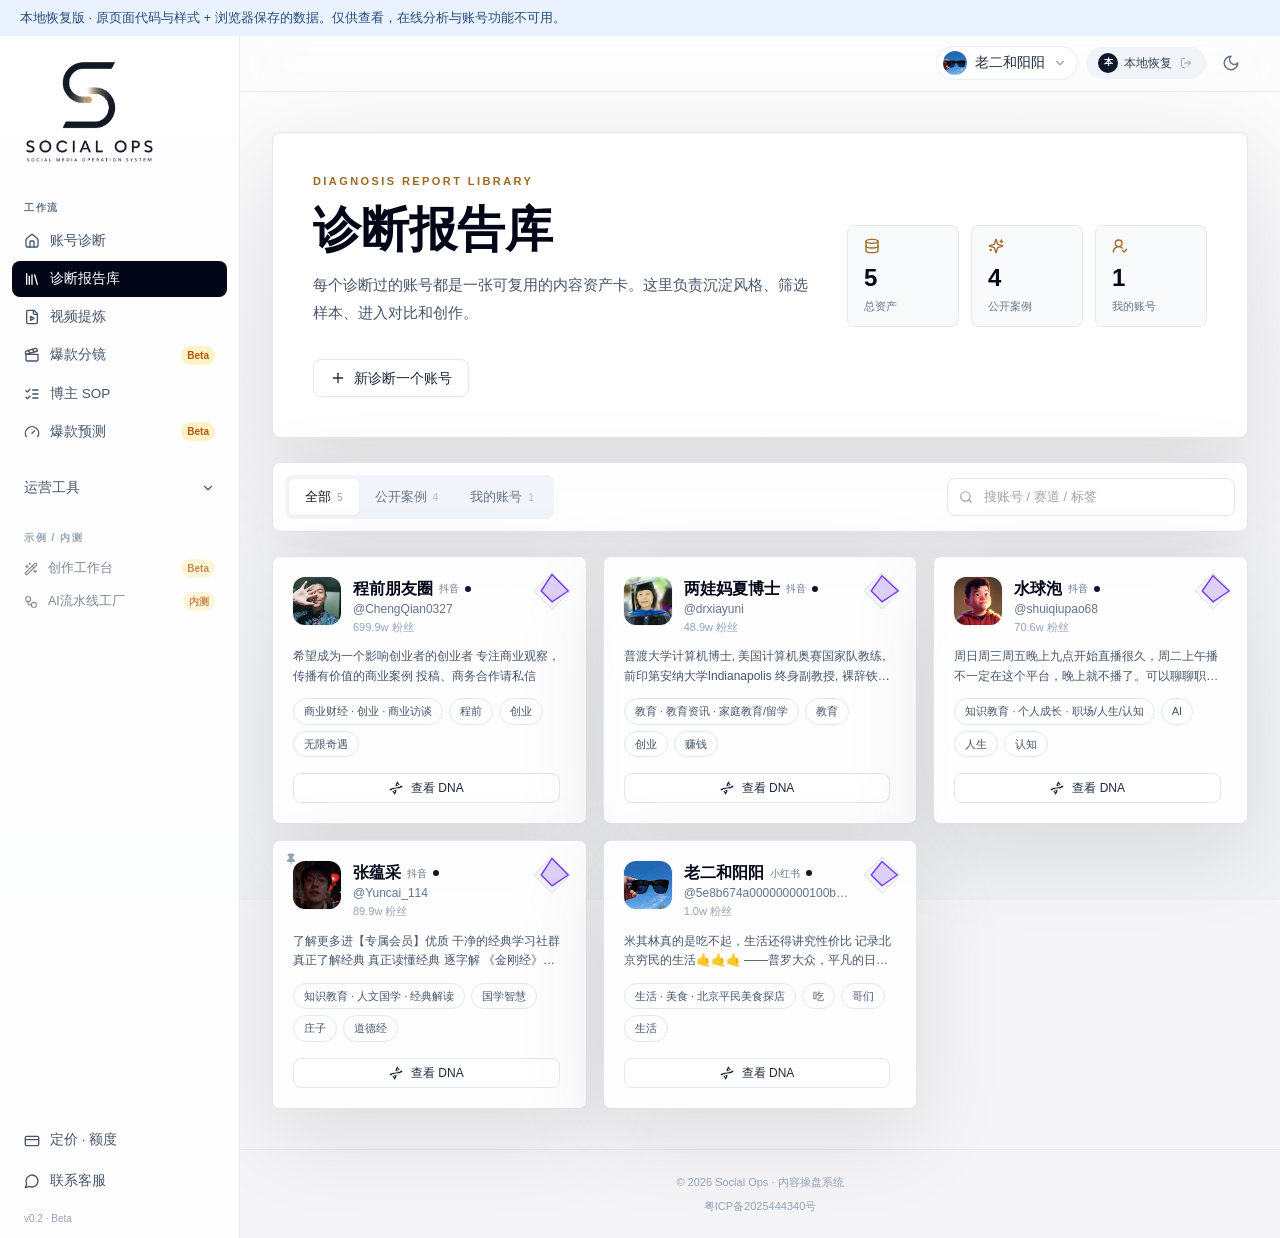
==== diagnosis/index.html @ 95bfc04a "Integrate recovered DNA diagnosis reports into Kalyu diagnosis module" ====
<!doctype html><html lang="zh-CN"><meta charset="UTF-8"><meta name="viewport" content="width=device-width,initial-scale=1"><meta http-equiv="Content-Security-Policy" content="default-src 'self' data: blob:;script-src 'self' 'unsafe-inline';style-src 'self' 'unsafe-inline';connect-src 'none';img-src 'self' data: blob:;"><title>账号诊断 · 原界面恢复版</title><link rel="stylesheet" href="./assets/index-MwPTq9La.css"><body><div style="padding:8px 20px;background:#eaf2ff;color:#244c7d;font-size:13px">本地恢复版 · 原页面代码与样式 + 浏览器保存的数据。仅供查看，在线分析与账号功能不可用。</div><div id="root"></div><script src="./records.js"></script><script src="./record.js"></script><script type="module" src="./assets/index-DQOTuew9.js"></script></body></html>
---- diagnosis/assets/index-MwPTq9La.css ----
*,:before,:after{--tw-border-spacing-x: 0;--tw-border-spacing-y: 0;--tw-translate-x: 0;--tw-translate-y: 0;--tw-rotate: 0;--tw-skew-x: 0;--tw-skew-y: 0;--tw-scale-x: 1;--tw-scale-y: 1;--tw-pan-x: ;--tw-pan-y: ;--tw-pinch-zoom: ;--tw-scroll-snap-strictness: proximity;--tw-gradient-from-position: ;--tw-gradient-via-position: ;--tw-gradient-to-position: ;--tw-ordinal: ;--tw-slashed-zero: ;--tw-numeric-figure: ;--tw-numeric-spacing: ;--tw-numeric-fraction: ;--tw-ring-inset: ;--tw-ring-offset-width: 0px;--tw-ring-offset-color: #fff;--tw-ring-color: rgb(59 130 246 / .5);--tw-ring-offset-shadow: 0 0 #0000;--tw-ring-shadow: 0 0 #0000;--tw-shadow: 0 0 #0000;--tw-shadow-colored: 0 0 #0000;--tw-blur: ;--tw-brightness: ;--tw-contrast: ;--tw-grayscale: ;--tw-hue-rotate: ;--tw-invert: ;--tw-saturate: ;--tw-sepia: ;--tw-drop-shadow: ;--tw-backdrop-blur: ;--tw-backdrop-brightness: ;--tw-backdrop-contrast: ;--tw-backdrop-grayscale: ;--tw-backdrop-hue-rotate: ;--tw-backdrop-invert: ;--tw-backdrop-opacity: ;--tw-backdrop-saturate: ;--tw-backdrop-sepia: ;--tw-contain-size: ;--tw-contain-layout: ;--tw-contain-paint: ;--tw-contain-style: }::backdrop{--tw-border-spacing-x: 0;--tw-border-spacing-y: 0;--tw-translate-x: 0;--tw-translate-y: 0;--tw-rotate: 0;--tw-skew-x: 0;--tw-skew-y: 0;--tw-scale-x: 1;--tw-scale-y: 1;--tw-pan-x: ;--tw-pan-y: ;--tw-pinch-zoom: ;--tw-scroll-snap-strictness: proximity;--tw-gradient-from-position: ;--tw-gradient-via-position: ;--tw-gradient-to-position: ;--tw-ordinal: ;--tw-slashed-zero: ;--tw-numeric-figure: ;--tw-numeric-spacing: ;--tw-numeric-fraction: ;--tw-ring-inset: ;--tw-ring-offset-width: 0px;--tw-ring-offset-color: #fff;--tw-ring-color: rgb(59 130 246 / .5);--tw-ring-offset-shadow: 0 0 #0000;--tw-ring-shadow: 0 0 #0000;--tw-shadow: 0 0 #0000;--tw-shadow-colored: 0 0 #0000;--tw-blur: ;--tw-brightness: ;--tw-contrast: ;--tw-grayscale: ;--tw-hue-rotate: ;--tw-invert: ;--tw-saturate: ;--tw-sepia: ;--tw-drop-shadow: ;--tw-backdrop-blur: ;--tw-backdrop-brightness: ;--tw-backdrop-contrast: ;--tw-backdrop-grayscale: ;--tw-backdrop-hue-rotate: ;--tw-backdrop-invert: ;--tw-backdrop-opacity: ;--tw-backdrop-saturate: ;--tw-backdrop-sepia: ;--tw-contain-size: ;--tw-contain-layout: ;--tw-contain-paint: ;--tw-contain-style: }*,:before,:after{box-sizing:border-box;border-width:0;border-style:solid;border-color:#e5e7eb}:before,:after{--tw-content: ""}html,:host{line-height:1.5;-webkit-text-size-adjust:100%;-moz-tab-size:4;-o-tab-size:4;tab-size:4;font-family:-apple-system,BlinkMacSystemFont,PingFang SC,Microsoft YaHei,Segoe UI,Helvetica Neue,sans-serif;font-feature-settings:normal;font-variation-settings:normal;-webkit-tap-highlight-color:transparent}body{margin:0;line-height:inherit}hr{height:0;color:inherit;border-top-width:1px}abbr:where([title]){-webkit-text-decoration:underline dotted;text-decoration:underline dotted}h1,h2,h3,h4,h5,h6{font-size:inherit;font-weight:inherit}a{color:inherit;text-decoration:inherit}b,strong{font-weight:bolder}code,kbd,samp,pre{font-family:ui-monospace,SFMono-Regular,Menlo,Monaco,Consolas,Liberation Mono,Courier New,monospace;font-feature-settings:normal;font-variation-settings:normal;font-size:1em}small{font-size:80%}sub,sup{font-size:75%;line-height:0;position:relative;vertical-align:baseline}sub{bottom:-.25em}sup{top:-.5em}table{text-indent:0;border-color:inherit;border-collapse:collapse}button,input,optgroup,select,textarea{font-family:inherit;font-feature-settings:inherit;font-variation-settings:inherit;font-size:100%;font-weight:inherit;line-height:inherit;letter-spacing:inherit;color:inherit;margin:0;padding:0}button,select{text-transform:none}button,input:where([type=button]),input:where([type=reset]),input:where([type=submit]){-webkit-appearance:button;background-color:transparent;background-image:none}:-moz-focusring{outline:auto}:-moz-ui-invalid{box-shadow:none}progress{vertical-align:baseline}::-webkit-inner-spin-button,::-webkit-outer-spin-button{height:auto}[type=search]{-webkit-appearance:textfield;outline-offset:-2px}::-webkit-search-decoration{-webkit-appearance:none}::-webkit-file-upload-button{-webkit-appearance:button;font:inherit}summary{display:list-item}blockquote,dl,dd,h1,h2,h3,h4,h5,h6,hr,figure,p,pre{margin:0}fieldset{margin:0;padding:0}legend{padding:0}ol,ul,menu{list-style:none;margin:0;padding:0}dialog{padding:0}textarea{resize:vertical}input::-moz-placeholder,textarea::-moz-placeholder{opacity:1;color:#9ca3af}input::placeholder,textarea::placeholder{opacity:1;color:#9ca3af}button,[role=button]{cursor:pointer}:disabled{cursor:default}img,svg,video,canvas,audio,iframe,embed,object{display:block;vertical-align:middle}img,video{max-width:100%;height:auto}[hidden]:where(:not([hidden=until-found])){display:none}.card{border-radius:.5rem;border-width:1px;border-color:#e2e8f0cc;--tw-bg-opacity: 1;background-color:rgb(255 255 255 / var(--tw-bg-opacity, 1));--tw-shadow: 0 18px 55px rgba(15,23,42,.06),0 1px 0 rgba(255,255,255,.85) inset;--tw-shadow-colored: 0 18px 55px var(--tw-shadow-color), inset 0 1px 0 var(--tw-shadow-color);box-shadow:var(--tw-ring-offset-shadow, 0 0 #0000),var(--tw-ring-shadow, 0 0 #0000),var(--tw-shadow)}.card:is(.dark *){border-color:#1e293bcc;--tw-bg-opacity: 1;background-color:rgb(2 6 23 / var(--tw-bg-opacity, 1));--tw-shadow: 0 1px 0 0 rgba(255,255,255,.04) inset;--tw-shadow-colored: inset 0 1px 0 0 var(--tw-shadow-color);box-shadow:var(--tw-ring-offset-shadow, 0 0 #0000),var(--tw-ring-shadow, 0 0 #0000),var(--tw-shadow)}.btn{display:inline-flex;align-items:center;justify-content:center;gap:.5rem;border-radius:.5rem;padding:.5rem 1rem;font-size:.875rem;line-height:1.25rem;font-weight:500;transition-property:all;transition-timing-function:cubic-bezier(.4,0,.2,1);transition-duration:.15s}.btn:disabled{cursor:not-allowed;opacity:.4}.btn-primary{display:inline-flex;align-items:center;justify-content:center;gap:.5rem;border-radius:.5rem;padding:.5rem 1rem;font-size:.875rem;line-height:1.25rem;font-weight:500;transition-property:all;transition-timing-function:cubic-bezier(.4,0,.2,1);transition-duration:.15s}.btn-primary:disabled{cursor:not-allowed;opacity:.4}.btn-primary{--tw-bg-opacity: 1;background-color:rgb(15 23 42 / var(--tw-bg-opacity, 1));--tw-text-opacity: 1;color:rgb(255 255 255 / var(--tw-text-opacity, 1))}.btn-primary:hover{--tw-bg-opacity: 1;background-color:rgb(30 41 59 / var(--tw-bg-opacity, 1))}.btn-primary:is(.dark *){--tw-bg-opacity: 1;background-color:rgb(255 255 255 / var(--tw-bg-opacity, 1));--tw-text-opacity: 1;color:rgb(15 23 42 / var(--tw-text-opacity, 1))}.btn-primary:hover:is(.dark *){--tw-bg-opacity: 1;background-color:rgb(241 245 249 / var(--tw-bg-opacity, 1))}.btn-ghost{display:inline-flex;align-items:center;justify-content:center;gap:.5rem;border-radius:.5rem;padding:.5rem 1rem;font-size:.875rem;line-height:1.25rem;font-weight:500;transition-property:all;transition-timing-function:cubic-bezier(.4,0,.2,1);transition-duration:.15s}.btn-ghost:disabled{cursor:not-allowed;opacity:.4}.btn-ghost{--tw-text-opacity: 1;color:rgb(51 65 85 / var(--tw-text-opacity, 1))}.btn-ghost:hover{--tw-bg-opacity: 1;background-color:rgb(241 245 249 / var(--tw-bg-opacity, 1))}.btn-ghost:is(.dark *){--tw-text-opacity: 1;color:rgb(226 232 240 / var(--tw-text-opacity, 1))}.btn-ghost:hover:is(.dark *){--tw-bg-opacity: 1;background-color:rgb(30 41 59 / var(--tw-bg-opacity, 1))}.btn-outline{display:inline-flex;align-items:center;justify-content:center;gap:.5rem;border-radius:.5rem;padding:.5rem 1rem;font-size:.875rem;line-height:1.25rem;font-weight:500;transition-property:all;transition-timing-function:cubic-bezier(.4,0,.2,1);transition-duration:.15s}.btn-outline:disabled{cursor:not-allowed;opacity:.4}.btn-outline{border-width:1px;--tw-border-opacity: 1;border-color:rgb(226 232 240 / var(--tw-border-opacity, 1));--tw-bg-opacity: 1;background-color:rgb(255 255 255 / var(--tw-bg-opacity, 1));--tw-text-opacity: 1;color:rgb(30 41 59 / var(--tw-text-opacity, 1))}.btn-outline:hover{--tw-border-opacity: 1;border-color:rgb(203 213 225 / var(--tw-border-opacity, 1));--tw-bg-opacity: 1;background-color:rgb(248 250 252 / var(--tw-bg-opacity, 1))}.btn-outline:is(.dark *){--tw-border-opacity: 1;border-color:rgb(51 65 85 / var(--tw-border-opacity, 1));--tw-bg-opacity: 1;background-color:rgb(15 23 42 / var(--tw-bg-opacity, 1));--tw-text-opacity: 1;color:rgb(226 232 240 / var(--tw-text-opacity, 1))}.btn-outline:hover:is(.dark *){--tw-border-opacity: 1;border-color:rgb(71 85 105 / var(--tw-border-opacity, 1));--tw-bg-opacity: 1;background-color:rgb(30 41 59 / var(--tw-bg-opacity, 1))}.premium-surface{border-radius:.5rem;border-width:1px;border-color:#0000001a;background-color:#ffffffe6;--tw-shadow: 0 28px 90px rgba(15,23,42,.1),0 1px 0 rgba(255,255,255,.88) inset;--tw-shadow-colored: 0 28px 90px var(--tw-shadow-color), inset 0 1px 0 var(--tw-shadow-color);box-shadow:var(--tw-ring-offset-shadow, 0 0 #0000),var(--tw-ring-shadow, 0 0 #0000),var(--tw-shadow)}.premium-surface:is(.dark *){border-color:#ffffff1a;background-color:#020617e6;--tw-shadow: 0 28px 90px rgba(0,0,0,.45),0 1px 0 rgba(255,255,255,.06) inset;--tw-shadow-colored: 0 28px 90px var(--tw-shadow-color), inset 0 1px 0 var(--tw-shadow-color);box-shadow:var(--tw-ring-offset-shadow, 0 0 #0000),var(--tw-ring-shadow, 0 0 #0000),var(--tw-shadow)}.premium-hero{border-radius:.5rem;border-width:1px;border-color:#0000001a;--tw-bg-opacity: 1;background-color:rgb(255 255 255 / var(--tw-bg-opacity, 1));--tw-text-opacity: 1;color:rgb(2 6 23 / var(--tw-text-opacity, 1));--tw-shadow: 0 30px 100px rgba(15,23,42,.1),0 1px 0 rgba(255,255,255,.88) inset;--tw-shadow-colored: 0 30px 100px var(--tw-shadow-color), inset 0 1px 0 var(--tw-shadow-color);box-shadow:var(--tw-ring-offset-shadow, 0 0 #0000),var(--tw-ring-shadow, 0 0 #0000),var(--tw-shadow)}.premium-hero:is(.dark *){border-color:#ffffff1a;--tw-bg-opacity: 1;background-color:rgb(5 6 10 / var(--tw-bg-opacity, 1));--tw-text-opacity: 1;color:rgb(255 255 255 / var(--tw-text-opacity, 1));--tw-shadow: 0 30px 100px rgba(0,0,0,.42);--tw-shadow-colored: 0 30px 100px var(--tw-shadow-color);box-shadow:var(--tw-ring-offset-shadow, 0 0 #0000),var(--tw-ring-shadow, 0 0 #0000),var(--tw-shadow)}.hero-kicker{font-size:11px;font-weight:600;text-transform:uppercase;letter-spacing:.22em;--tw-text-opacity: 1;color:rgb(154 106 37 / var(--tw-text-opacity, 1))}.hero-kicker:is(.dark *){--tw-text-opacity: 1;color:rgb(201 166 107 / var(--tw-text-opacity, 1))}.hero-copy{--tw-text-opacity: 1;color:rgb(71 85 105 / var(--tw-text-opacity, 1))}.hero-copy:is(.dark *){--tw-text-opacity: 1;color:rgb(203 213 225 / var(--tw-text-opacity, 1))}.hero-stat{border-radius:.5rem;border-width:1px;--tw-border-opacity: 1;border-color:rgb(226 232 240 / var(--tw-border-opacity, 1));--tw-bg-opacity: 1;background-color:rgb(248 250 252 / var(--tw-bg-opacity, 1));padding:.75rem 1rem}.hero-stat:is(.dark *){border-color:#ffffff1a;background-color:#ffffff0a}.hero-stat-number{font-size:1.5rem;line-height:2rem;font-weight:600;--tw-text-opacity: 1;color:rgb(2 6 23 / var(--tw-text-opacity, 1))}.hero-stat-number:is(.dark *){--tw-text-opacity: 1;color:rgb(255 255 255 / var(--tw-text-opacity, 1))}.hero-stat-label{margin-top:.25rem;font-size:11px;--tw-text-opacity: 1;color:rgb(100 116 139 / var(--tw-text-opacity, 1))}.hero-stat-label:is(.dark *){--tw-text-opacity: 1;color:rgb(148 163 184 / var(--tw-text-opacity, 1))}.hero-chip{border-radius:9999px;border-width:1px;--tw-border-opacity: 1;border-color:rgb(226 232 240 / var(--tw-border-opacity, 1));--tw-bg-opacity: 1;background-color:rgb(248 250 252 / var(--tw-bg-opacity, 1));padding:.25rem .625rem;--tw-text-opacity: 1;color:rgb(71 85 105 / var(--tw-text-opacity, 1))}.hero-chip:is(.dark *){border-color:#ffffff1a;background-color:#ffffff0a;--tw-text-opacity: 1;color:rgb(203 213 225 / var(--tw-text-opacity, 1))}.hero-primary{display:inline-flex;align-items:center;justify-content:center;gap:.5rem;border-radius:.5rem;padding:.5rem 1rem;font-size:.875rem;line-height:1.25rem;font-weight:500;transition-property:all;transition-timing-function:cubic-bezier(.4,0,.2,1);transition-duration:.15s}.hero-primary:disabled{cursor:not-allowed;opacity:.4}.hero-primary{--tw-bg-opacity: 1;background-color:rgb(2 6 23 / var(--tw-bg-opacity, 1));--tw-text-opacity: 1;color:rgb(255 255 255 / var(--tw-text-opacity, 1))}.hero-primary:hover{--tw-bg-opacity: 1;background-color:rgb(30 41 59 / var(--tw-bg-opacity, 1))}.hero-primary:is(.dark *){--tw-bg-opacity: 1;background-color:rgb(255 255 255 / var(--tw-bg-opacity, 1));--tw-text-opacity: 1;color:rgb(2 6 23 / var(--tw-text-opacity, 1))}.hero-primary:hover:is(.dark *){--tw-bg-opacity: 1;background-color:rgb(241 245 249 / var(--tw-bg-opacity, 1))}.hero-secondary{display:inline-flex;align-items:center;justify-content:center;gap:.5rem;border-radius:.5rem;padding:.5rem 1rem;font-size:.875rem;line-height:1.25rem;font-weight:500;transition-property:all;transition-timing-function:cubic-bezier(.4,0,.2,1);transition-duration:.15s}.hero-secondary:disabled{cursor:not-allowed;opacity:.4}.hero-secondary{border-width:1px;--tw-border-opacity: 1;border-color:rgb(226 232 240 / var(--tw-border-opacity, 1));--tw-bg-opacity: 1;background-color:rgb(255 255 255 / var(--tw-bg-opacity, 1));--tw-text-opacity: 1;color:rgb(30 41 59 / var(--tw-text-opacity, 1))}.hero-secondary:hover{--tw-bg-opacity: 1;background-color:rgb(248 250 252 / var(--tw-bg-opacity, 1))}.hero-secondary:is(.dark *){border-color:#ffffff26;background-color:#ffffff0f;--tw-text-opacity: 1;color:rgb(255 255 255 / var(--tw-text-opacity, 1))}.hero-secondary:hover:is(.dark *){background-color:#ffffff1f}.premium-kicker{font-size:11px;font-weight:600;text-transform:uppercase;letter-spacing:.18em;--tw-text-opacity: 1;color:rgb(100 116 139 / var(--tw-text-opacity, 1))}.premium-kicker:is(.dark *){--tw-text-opacity: 1;color:rgb(148 163 184 / var(--tw-text-opacity, 1))}.chip{display:inline-flex;align-items:center;gap:.25rem;white-space:nowrap;border-radius:9999px;--tw-bg-opacity: 1;background-color:rgb(241 245 249 / var(--tw-bg-opacity, 1));padding:.25rem .625rem;font-size:11px;font-weight:500;--tw-text-opacity: 1;color:rgb(51 65 85 / var(--tw-text-opacity, 1))}.chip:is(.dark *){--tw-bg-opacity: 1;background-color:rgb(30 41 59 / var(--tw-bg-opacity, 1));--tw-text-opacity: 1;color:rgb(203 213 225 / var(--tw-text-opacity, 1))}.chip-brand{display:inline-flex;align-items:center;gap:.25rem;white-space:nowrap;border-radius:9999px;--tw-bg-opacity: 1;background-color:rgb(241 245 249 / var(--tw-bg-opacity, 1));padding:.25rem .625rem;font-size:11px;font-weight:500;--tw-text-opacity: 1;color:rgb(51 65 85 / var(--tw-text-opacity, 1))}.chip-brand:is(.dark *){--tw-bg-opacity: 1;background-color:rgb(30 41 59 / var(--tw-bg-opacity, 1));--tw-text-opacity: 1;color:rgb(203 213 225 / var(--tw-text-opacity, 1))}.chip-brand{--tw-bg-opacity: 1;background-color:rgb(245 243 255 / var(--tw-bg-opacity, 1));--tw-text-opacity: 1;color:rgb(109 40 217 / var(--tw-text-opacity, 1))}.chip-brand:is(.dark *){background-color:#6d28d933;--tw-text-opacity: 1;color:rgb(196 181 253 / var(--tw-text-opacity, 1))}.chip-outline{display:inline-flex;align-items:center;gap:.25rem;border-radius:9999px;border-width:1px;--tw-border-opacity: 1;border-color:rgb(226 232 240 / var(--tw-border-opacity, 1));background-color:transparent;padding:.25rem .625rem;font-size:11px;font-weight:500;--tw-text-opacity: 1;color:rgb(71 85 105 / var(--tw-text-opacity, 1))}.chip-outline:is(.dark *){--tw-border-opacity: 1;border-color:rgb(51 65 85 / var(--tw-border-opacity, 1));--tw-text-opacity: 1;color:rgb(148 163 184 / var(--tw-text-opacity, 1))}.label{font-size:11px;font-weight:500;text-transform:uppercase;letter-spacing:.05em;--tw-text-opacity: 1;color:rgb(100 116 139 / var(--tw-text-opacity, 1))}.label:is(.dark *){--tw-text-opacity: 1;color:rgb(148 163 184 / var(--tw-text-opacity, 1))}.\!input{width:100%;border-radius:.75rem;border-width:1px;--tw-border-opacity: 1;border-color:rgb(226 232 240 / var(--tw-border-opacity, 1));--tw-bg-opacity: 1;background-color:rgb(255 255 255 / var(--tw-bg-opacity, 1));padding:.5rem .75rem;font-size:.875rem;line-height:1.25rem}.\!input::-moz-placeholder{--tw-text-opacity: 1;color:rgb(148 163 184 / var(--tw-text-opacity, 1))}.\!input::placeholder{--tw-text-opacity: 1;color:rgb(148 163 184 / var(--tw-text-opacity, 1))}.\!input:focus{--tw-border-opacity: 1;border-color:rgb(148 163 184 / var(--tw-border-opacity, 1));outline:2px solid transparent;outline-offset:2px;--tw-ring-offset-shadow: var(--tw-ring-inset) 0 0 0 var(--tw-ring-offset-width) var(--tw-ring-offset-color);--tw-ring-shadow: var(--tw-ring-inset) 0 0 0 calc(4px + var(--tw-ring-offset-width)) var(--tw-ring-color);box-shadow:var(--tw-ring-offset-shadow),var(--tw-ring-shadow),var(--tw-shadow, 0 0 #0000);--tw-ring-color: rgb(15 23 42 / .05)}.\!input:is(.dark *){--tw-border-opacity: 1;border-color:rgb(51 65 85 / var(--tw-border-opacity, 1));--tw-bg-opacity: 1;background-color:rgb(15 23 42 / var(--tw-bg-opacity, 1))}.\!input:focus:is(.dark *){--tw-border-opacity: 1;border-color:rgb(100 116 139 / var(--tw-border-opacity, 1));--tw-ring-color: rgb(255 255 255 / .05)}.input{width:100%;border-radius:.75rem;border-width:1px;--tw-border-opacity: 1;border-color:rgb(226 232 240 / var(--tw-border-opacity, 1));--tw-bg-opacity: 1;background-color:rgb(255 255 255 / var(--tw-bg-opacity, 1));padding:.5rem .75rem;font-size:.875rem;line-height:1.25rem}.input::-moz-placeholder{--tw-text-opacity: 1;color:rgb(148 163 184 / var(--tw-text-opacity, 1))}.input::placeholder{--tw-text-opacity: 1;color:rgb(148 163 184 / var(--tw-text-opacity, 1))}.input:focus{--tw-border-opacity: 1;border-color:rgb(148 163 184 / var(--tw-border-opacity, 1));outline:2px solid transparent;outline-offset:2px;--tw-ring-offset-shadow: var(--tw-ring-inset) 0 0 0 var(--tw-ring-offset-width) var(--tw-ring-offset-color);--tw-ring-shadow: var(--tw-ring-inset) 0 0 0 calc(4px + var(--tw-ring-offset-width)) var(--tw-ring-color);box-shadow:var(--tw-ring-offset-shadow),var(--tw-ring-shadow),var(--tw-shadow, 0 0 #0000);--tw-ring-color: rgb(15 23 42 / .05)}.input:is(.dark *){--tw-border-opacity: 1;border-color:rgb(51 65 85 / var(--tw-border-opacity, 1));--tw-bg-opacity: 1;background-color:rgb(15 23 42 / var(--tw-bg-opacity, 1))}.input:focus:is(.dark *){--tw-border-opacity: 1;border-color:rgb(100 116 139 / var(--tw-border-opacity, 1));--tw-ring-color: rgb(255 255 255 / .05)}.\!visible{visibility:visible!important}.visible{visibility:visible}.static{position:static}.fixed{position:fixed}.absolute{position:absolute}.relative{position:relative}.sticky{position:sticky}.inset-0{top:0;right:0;bottom:0;left:0}.inset-x-0{left:0;right:0}.-right-1{right:-.25rem}.-top-1{top:-.25rem}.-top-3{top:-.75rem}.bottom-0{bottom:0}.bottom-6{bottom:1.5rem}.left-0{left:0}.left-3{left:.75rem}.left-6{left:1.5rem}.left-7{left:1.75rem}.right-0{right:0}.right-2{right:.5rem}.right-3{right:.75rem}.right-4{right:1rem}.right-5{right:1.25rem}.right-6{right:1.5rem}.top-0{top:0}.top-1\/2{top:50%}.top-16{top:4rem}.top-2{top:.5rem}.top-3{top:.75rem}.top-4{top:1rem}.top-6{top:1.5rem}.top-7{top:1.75rem}.z-10{z-index:10}.z-30{z-index:30}.z-40{z-index:40}.z-50{z-index:50}.order-1{order:1}.order-2{order:2}.col-span-3{grid-column:span 3 / span 3}.-mx-1{margin-left:-.25rem;margin-right:-.25rem}.-mx-4{margin-left:-1rem;margin-right:-1rem}.mx-0\.5{margin-left:.125rem;margin-right:.125rem}.mx-1{margin-left:.25rem;margin-right:.25rem}.mx-auto{margin-left:auto;margin-right:auto}.-ml-0\.5{margin-left:-.125rem}.-ml-1{margin-left:-.25rem}.mb-0\.5{margin-bottom:.125rem}.mb-1{margin-bottom:.25rem}.mb-1\.5{margin-bottom:.375rem}.mb-10{margin-bottom:2.5rem}.mb-2{margin-bottom:.5rem}.mb-2\.5{margin-bottom:.625rem}.mb-3{margin-bottom:.75rem}.mb-4{margin-bottom:1rem}.mb-5{margin-bottom:1.25rem}.mb-6{margin-bottom:1.5rem}.mb-8{margin-bottom:2rem}.ml-0\.5{margin-left:.125rem}.ml-1{margin-left:.25rem}.ml-1\.5{margin-left:.375rem}.ml-2{margin-left:.5rem}.ml-3{margin-left:.75rem}.ml-4{margin-left:1rem}.ml-7{margin-left:1.75rem}.ml-auto{margin-left:auto}.mr-1{margin-right:.25rem}.mr-1\.5{margin-right:.375rem}.mr-2{margin-right:.5rem}.mr-3{margin-right:.75rem}.mt-0\.5{margin-top:.125rem}.mt-1{margin-top:.25rem}.mt-1\.5{margin-top:.375rem}.mt-16{margin-top:4rem}.mt-2{margin-top:.5rem}.mt-3{margin-top:.75rem}.mt-4{margin-top:1rem}.mt-5{margin-top:1.25rem}.mt-6{margin-top:1.5rem}.mt-7{margin-top:1.75rem}.mt-8{margin-top:2rem}.mt-9{margin-top:2.25rem}.mt-\[11px\]{margin-top:11px}.line-clamp-1{overflow:hidden;display:-webkit-box;-webkit-box-orient:vertical;-webkit-line-clamp:1}.line-clamp-2{overflow:hidden;display:-webkit-box;-webkit-box-orient:vertical;-webkit-line-clamp:2}.line-clamp-3{overflow:hidden;display:-webkit-box;-webkit-box-orient:vertical;-webkit-line-clamp:3}.block{display:block}.inline-block{display:inline-block}.inline{display:inline}.flex{display:flex}.inline-flex{display:inline-flex}.table{display:table}.grid{display:grid}.hidden{display:none}.aspect-\[9\/16\]{aspect-ratio:9/16}.h-1{height:.25rem}.h-1\.5{height:.375rem}.h-10{height:2.5rem}.h-11{height:2.75rem}.h-12{height:3rem}.h-14{height:3.5rem}.h-16{height:4rem}.h-2{height:.5rem}.h-2\.5{height:.625rem}.h-24{height:6rem}.h-28{height:7rem}.h-3{height:.75rem}.h-3\.5{height:.875rem}.h-32{height:8rem}.h-4{height:1rem}.h-48{height:12rem}.h-5{height:1.25rem}.h-56{height:14rem}.h-6{height:1.5rem}.h-7{height:1.75rem}.h-8{height:2rem}.h-9{height:2.25rem}.h-\[18px\]{height:18px}.h-full{height:100%}.h-screen{height:100vh}.max-h-40{max-height:10rem}.max-h-44{max-height:11rem}.max-h-52{max-height:13rem}.max-h-64{max-height:16rem}.max-h-72{max-height:18rem}.max-h-80{max-height:20rem}.max-h-96{max-height:24rem}.max-h-\[28rem\]{max-height:28rem}.max-h-\[340px\]{max-height:340px}.max-h-\[360px\]{max-height:360px}.max-h-\[420px\]{max-height:420px}.max-h-\[430px\]{max-height:430px}.max-h-\[440px\]{max-height:440px}.max-h-\[460px\]{max-height:460px}.max-h-\[80vh\]{max-height:80vh}.min-h-10{min-height:2.5rem}.min-h-11{min-height:2.75rem}.min-h-12{min-height:3rem}.min-h-14{min-height:3.5rem}.min-h-20{min-height:5rem}.min-h-24{min-height:6rem}.min-h-28{min-height:7rem}.min-h-32{min-height:8rem}.min-h-48{min-height:12rem}.min-h-56{min-height:14rem}.min-h-\[260px\]{min-height:260px}.min-h-\[420px\]{min-height:420px}.min-h-\[42px\]{min-height:42px}.min-h-\[460px\]{min-height:460px}.min-h-\[520px\]{min-height:520px}.min-h-\[560px\]{min-height:560px}.min-h-\[68px\]{min-height:68px}.min-h-full{min-height:100%}.min-h-screen{min-height:100vh}.\!w-auto{width:auto!important}.w-1{width:.25rem}.w-1\.5{width:.375rem}.w-10{width:2.5rem}.w-11{width:2.75rem}.w-12{width:3rem}.w-14{width:3.5rem}.w-16{width:4rem}.w-2{width:.5rem}.w-2\.5{width:.625rem}.w-20{width:5rem}.w-28{width:7rem}.w-3{width:.75rem}.w-3\.5{width:.875rem}.w-32{width:8rem}.w-36{width:9rem}.w-4{width:1rem}.w-40{width:10rem}.w-44{width:11rem}.w-5{width:1.25rem}.w-52{width:13rem}.w-56{width:14rem}.w-6{width:1.5rem}.w-60{width:15rem}.w-64{width:16rem}.w-7{width:1.75rem}.w-72{width:18rem}.w-8{width:2rem}.w-80{width:20rem}.w-9{width:2.25rem}.w-\[18px\]{width:18px}.w-\[2px\]{width:2px}.w-\[52px\]{width:52px}.w-fit{width:-moz-fit-content;width:fit-content}.w-full{width:100%}.min-w-0{min-width:0px}.min-w-\[1120px\]{min-width:1120px}.min-w-\[150px\]{min-width:150px}.min-w-\[20px\]{min-width:20px}.min-w-\[500px\]{min-width:500px}.min-w-\[640px\]{min-width:640px}.min-w-full{min-width:100%}.max-w-0{max-width:0px}.max-w-2xl{max-width:42rem}.max-w-3xl{max-width:48rem}.max-w-48{max-width:12rem}.max-w-4xl{max-width:56rem}.max-w-5xl{max-width:64rem}.max-w-64{max-width:16rem}.max-w-6xl{max-width:72rem}.max-w-7xl{max-width:80rem}.max-w-\[100px\]{max-width:100px}.max-w-\[1200px\]{max-width:1200px}.max-w-\[1280px\]{max-width:1280px}.max-w-\[1400px\]{max-width:1400px}.max-w-\[140px\]{max-width:140px}.max-w-\[1480px\]{max-width:1480px}.max-w-\[1500px\]{max-width:1500px}.max-w-\[160px\]{max-width:160px}.max-w-\[1680px\]{max-width:1680px}.max-w-\[1720px\]{max-width:1720px}.max-w-\[200px\]{max-width:200px}.max-w-\[250px\]{max-width:250px}.max-w-\[280px\]{max-width:280px}.max-w-\[44rem\]{max-width:44rem}.max-w-\[70px\]{max-width:70px}.max-w-full{max-width:100%}.max-w-lg{max-width:32rem}.max-w-md{max-width:28rem}.max-w-none{max-width:none}.max-w-sm{max-width:24rem}.max-w-xl{max-width:36rem}.max-w-xs{max-width:20rem}.flex-1{flex:1 1 0%}.shrink-0{flex-shrink:0}.-translate-x-1{--tw-translate-x: -.25rem;transform:translate(var(--tw-translate-x),var(--tw-translate-y)) rotate(var(--tw-rotate)) skew(var(--tw-skew-x)) skewY(var(--tw-skew-y)) scaleX(var(--tw-scale-x)) scaleY(var(--tw-scale-y))}.-translate-y-1\/2{--tw-translate-y: -50%;transform:translate(var(--tw-translate-x),var(--tw-translate-y)) rotate(var(--tw-rotate)) skew(var(--tw-skew-x)) skewY(var(--tw-skew-y)) scaleX(var(--tw-scale-x)) scaleY(var(--tw-scale-y))}.rotate-180{--tw-rotate: 180deg;transform:translate(var(--tw-translate-x),var(--tw-translate-y)) rotate(var(--tw-rotate)) skew(var(--tw-skew-x)) skewY(var(--tw-skew-y)) scaleX(var(--tw-scale-x)) scaleY(var(--tw-scale-y))}.transform{transform:translate(var(--tw-translate-x),var(--tw-translate-y)) rotate(var(--tw-rotate)) skew(var(--tw-skew-x)) skewY(var(--tw-skew-y)) scaleX(var(--tw-scale-x)) scaleY(var(--tw-scale-y))}@keyframes ping{75%,to{transform:scale(2);opacity:0}}.animate-ping{animation:ping 1s cubic-bezier(0,0,.2,1) infinite}@keyframes pulse{50%{opacity:.5}}.animate-pulse{animation:pulse 2s cubic-bezier(.4,0,.6,1) infinite}@keyframes spin{to{transform:rotate(360deg)}}.animate-spin{animation:spin 1s linear infinite}.cursor-not-allowed{cursor:not-allowed}.cursor-pointer{cursor:pointer}.select-none{-webkit-user-select:none;-moz-user-select:none;user-select:none}.resize-none{resize:none}.resize-y{resize:vertical}.scroll-mt-24{scroll-margin-top:6rem}.scroll-mt-6{scroll-margin-top:1.5rem}.list-disc{list-style-type:disc}.grid-cols-1{grid-template-columns:repeat(1,minmax(0,1fr))}.grid-cols-2{grid-template-columns:repeat(2,minmax(0,1fr))}.grid-cols-3{grid-template-columns:repeat(3,minmax(0,1fr))}.grid-cols-\[minmax\(0\,1fr\)_52px\]{grid-template-columns:minmax(0,1fr) 52px}.flex-col{flex-direction:column}.flex-wrap{flex-wrap:wrap}.items-start{align-items:flex-start}.items-end{align-items:flex-end}.items-center{align-items:center}.items-baseline{align-items:baseline}.items-stretch{align-items:stretch}.justify-end{justify-content:flex-end}.justify-center{justify-content:center}.justify-between{justify-content:space-between}.gap-0{gap:0px}.gap-0\.5{gap:.125rem}.gap-1{gap:.25rem}.gap-1\.5{gap:.375rem}.gap-2{gap:.5rem}.gap-2\.5{gap:.625rem}.gap-3{gap:.75rem}.gap-4{gap:1rem}.gap-5{gap:1.25rem}.gap-6{gap:1.5rem}.gap-8{gap:2rem}.gap-x-3{-moz-column-gap:.75rem;column-gap:.75rem}.gap-x-6{-moz-column-gap:1.5rem;column-gap:1.5rem}.gap-y-1{row-gap:.25rem}.space-y-0\.5>:not([hidden])~:not([hidden]){--tw-space-y-reverse: 0;margin-top:calc(.125rem * calc(1 - var(--tw-space-y-reverse)));margin-bottom:calc(.125rem * var(--tw-space-y-reverse))}.space-y-1>:not([hidden])~:not([hidden]){--tw-space-y-reverse: 0;margin-top:calc(.25rem * calc(1 - var(--tw-space-y-reverse)));margin-bottom:calc(.25rem * var(--tw-space-y-reverse))}.space-y-1\.5>:not([hidden])~:not([hidden]){--tw-space-y-reverse: 0;margin-top:calc(.375rem * calc(1 - var(--tw-space-y-reverse)));margin-bottom:calc(.375rem * var(--tw-space-y-reverse))}.space-y-10>:not([hidden])~:not([hidden]){--tw-space-y-reverse: 0;margin-top:calc(2.5rem * calc(1 - var(--tw-space-y-reverse)));margin-bottom:calc(2.5rem * var(--tw-space-y-reverse))}.space-y-2>:not([hidden])~:not([hidden]){--tw-space-y-reverse: 0;margin-top:calc(.5rem * calc(1 - var(--tw-space-y-reverse)));margin-bottom:calc(.5rem * var(--tw-space-y-reverse))}.space-y-2\.5>:not([hidden])~:not([hidden]){--tw-space-y-reverse: 0;margin-top:calc(.625rem * calc(1 - var(--tw-space-y-reverse)));margin-bottom:calc(.625rem * var(--tw-space-y-reverse))}.space-y-3>:not([hidden])~:not([hidden]){--tw-space-y-reverse: 0;margin-top:calc(.75rem * calc(1 - var(--tw-space-y-reverse)));margin-bottom:calc(.75rem * var(--tw-space-y-reverse))}.space-y-4>:not([hidden])~:not([hidden]){--tw-space-y-reverse: 0;margin-top:calc(1rem * calc(1 - var(--tw-space-y-reverse)));margin-bottom:calc(1rem * var(--tw-space-y-reverse))}.space-y-5>:not([hidden])~:not([hidden]){--tw-space-y-reverse: 0;margin-top:calc(1.25rem * calc(1 - var(--tw-space-y-reverse)));margin-bottom:calc(1.25rem * var(--tw-space-y-reverse))}.space-y-6>:not([hidden])~:not([hidden]){--tw-space-y-reverse: 0;margin-top:calc(1.5rem * calc(1 - var(--tw-space-y-reverse)));margin-bottom:calc(1.5rem * var(--tw-space-y-reverse))}.divide-y>:not([hidden])~:not([hidden]){--tw-divide-y-reverse: 0;border-top-width:calc(1px * calc(1 - var(--tw-divide-y-reverse)));border-bottom-width:calc(1px * var(--tw-divide-y-reverse))}.divide-slate-100>:not([hidden])~:not([hidden]){--tw-divide-opacity: 1;border-color:rgb(241 245 249 / var(--tw-divide-opacity, 1))}.divide-slate-200>:not([hidden])~:not([hidden]){--tw-divide-opacity: 1;border-color:rgb(226 232 240 / var(--tw-divide-opacity, 1))}.divide-white\/25>:not([hidden])~:not([hidden]){border-color:#ffffff40}.overflow-auto{overflow:auto}.overflow-hidden{overflow:hidden}.overflow-x-auto{overflow-x:auto}.overflow-y-auto{overflow-y:auto}.overflow-x-hidden{overflow-x:hidden}.truncate{overflow:hidden;text-overflow:ellipsis;white-space:nowrap}.whitespace-nowrap{white-space:nowrap}.whitespace-pre-line{white-space:pre-line}.whitespace-pre-wrap{white-space:pre-wrap}.break-words{overflow-wrap:break-word}.break-all{word-break:break-all}.rounded{border-radius:.25rem}.rounded-2xl{border-radius:1rem}.rounded-3xl{border-radius:1.5rem}.rounded-\[10px\]{border-radius:10px}.rounded-\[22px\]{border-radius:22px}.rounded-\[28px\]{border-radius:28px}.rounded-\[8px\]{border-radius:8px}.rounded-full{border-radius:9999px}.rounded-lg{border-radius:.5rem}.rounded-md{border-radius:.375rem}.rounded-xl{border-radius:.75rem}.rounded-r-lg{border-top-right-radius:.5rem;border-bottom-right-radius:.5rem}.border{border-width:1px}.border-0{border-width:0px}.border-2{border-width:2px}.border-y{border-top-width:1px;border-bottom-width:1px}.border-b{border-bottom-width:1px}.border-l{border-left-width:1px}.border-l-2{border-left-width:2px}.border-r{border-right-width:1px}.border-t{border-top-width:1px}.border-dashed{border-style:dashed}.border-amber-100{--tw-border-opacity: 1;border-color:rgb(254 243 199 / var(--tw-border-opacity, 1))}.border-amber-200{--tw-border-opacity: 1;border-color:rgb(253 230 138 / var(--tw-border-opacity, 1))}.border-amber-200\/60{border-color:#fde68a99}.border-amber-200\/70{border-color:#fde68ab3}.border-amber-400{--tw-border-opacity: 1;border-color:rgb(251 191 36 / var(--tw-border-opacity, 1))}.border-amber-400\/30{border-color:#fbbf244d}.border-amber-400\/50{border-color:#fbbf2480}.border-amber-400\/70{border-color:#fbbf24b3}.border-amber-400\/80{border-color:#fbbf24cc}.border-blue-200{--tw-border-opacity: 1;border-color:rgb(191 219 254 / var(--tw-border-opacity, 1))}.border-blue-500{--tw-border-opacity: 1;border-color:rgb(59 130 246 / var(--tw-border-opacity, 1))}.border-brand-100{--tw-border-opacity: 1;border-color:rgb(237 233 254 / var(--tw-border-opacity, 1))}.border-brand-200{--tw-border-opacity: 1;border-color:rgb(221 214 254 / var(--tw-border-opacity, 1))}.border-brand-500{--tw-border-opacity: 1;border-color:rgb(139 92 246 / var(--tw-border-opacity, 1))}.border-emerald-100{--tw-border-opacity: 1;border-color:rgb(209 250 229 / var(--tw-border-opacity, 1))}.border-emerald-200{--tw-border-opacity: 1;border-color:rgb(167 243 208 / var(--tw-border-opacity, 1))}.border-emerald-500{--tw-border-opacity: 1;border-color:rgb(16 185 129 / var(--tw-border-opacity, 1))}.border-purple-100\/70{border-color:#f3e8ffb3}.border-red-200{--tw-border-opacity: 1;border-color:rgb(254 202 202 / var(--tw-border-opacity, 1))}.border-rose-100{--tw-border-opacity: 1;border-color:rgb(255 228 230 / var(--tw-border-opacity, 1))}.border-rose-200{--tw-border-opacity: 1;border-color:rgb(254 205 211 / var(--tw-border-opacity, 1))}.border-sky-200{--tw-border-opacity: 1;border-color:rgb(186 230 253 / var(--tw-border-opacity, 1))}.border-slate-100{--tw-border-opacity: 1;border-color:rgb(241 245 249 / var(--tw-border-opacity, 1))}.border-slate-200{--tw-border-opacity: 1;border-color:rgb(226 232 240 / var(--tw-border-opacity, 1))}.border-slate-200\/70{border-color:#e2e8f0b3}.border-slate-200\/80{border-color:#e2e8f0cc}.border-slate-300{--tw-border-opacity: 1;border-color:rgb(203 213 225 / var(--tw-border-opacity, 1))}.border-slate-800{--tw-border-opacity: 1;border-color:rgb(30 41 59 / var(--tw-border-opacity, 1))}.border-slate-900{--tw-border-opacity: 1;border-color:rgb(15 23 42 / var(--tw-border-opacity, 1))}.border-slate-950{--tw-border-opacity: 1;border-color:rgb(2 6 23 / var(--tw-border-opacity, 1))}.border-transparent{border-color:transparent}.border-violet-100{--tw-border-opacity: 1;border-color:rgb(237 233 254 / var(--tw-border-opacity, 1))}.border-violet-200{--tw-border-opacity: 1;border-color:rgb(221 214 254 / var(--tw-border-opacity, 1))}.border-violet-500{--tw-border-opacity: 1;border-color:rgb(139 92 246 / var(--tw-border-opacity, 1))}.border-violet-600{--tw-border-opacity: 1;border-color:rgb(124 58 237 / var(--tw-border-opacity, 1))}.border-white\/10{border-color:#ffffff1a}.border-white\/15{border-color:#ffffff26}.bg-\[\#0e0f0b\]{--tw-bg-opacity: 1;background-color:rgb(14 15 11 / var(--tw-bg-opacity, 1))}.bg-\[\#11130f\]{--tw-bg-opacity: 1;background-color:rgb(17 19 15 / var(--tw-bg-opacity, 1))}.bg-\[\#f5f7fb\]{--tw-bg-opacity: 1;background-color:rgb(245 247 251 / var(--tw-bg-opacity, 1))}.bg-\[radial-gradient\(circle_at_top_left\,rgba\(245\,158\,11\,0\.12\)\,transparent_28\%\)\,\#11130f\]{background-color:radial-gradient(circle at top left,rgba(245,158,11,.12),transparent 28%),#11130f}.bg-amber-100{--tw-bg-opacity: 1;background-color:rgb(254 243 199 / var(--tw-bg-opacity, 1))}.bg-amber-400{--tw-bg-opacity: 1;background-color:rgb(251 191 36 / var(--tw-bg-opacity, 1))}.bg-amber-400\/10{background-color:#fbbf241a}.bg-amber-400\/15{background-color:#fbbf2426}.bg-amber-50{--tw-bg-opacity: 1;background-color:rgb(255 251 235 / var(--tw-bg-opacity, 1))}.bg-amber-50\/50{background-color:#fffbeb80}.bg-amber-50\/60{background-color:#fffbeb99}.bg-amber-500{--tw-bg-opacity: 1;background-color:rgb(245 158 11 / var(--tw-bg-opacity, 1))}.bg-amber-600{--tw-bg-opacity: 1;background-color:rgb(217 119 6 / var(--tw-bg-opacity, 1))}.bg-black{--tw-bg-opacity: 1;background-color:rgb(0 0 0 / var(--tw-bg-opacity, 1))}.bg-black\/20{background-color:#0003}.bg-black\/25{background-color:#00000040}.bg-black\/40{background-color:#0006}.bg-black\/50{background-color:#00000080}.bg-blue-100{--tw-bg-opacity: 1;background-color:rgb(219 234 254 / var(--tw-bg-opacity, 1))}.bg-blue-50{--tw-bg-opacity: 1;background-color:rgb(239 246 255 / var(--tw-bg-opacity, 1))}.bg-blue-500{--tw-bg-opacity: 1;background-color:rgb(59 130 246 / var(--tw-bg-opacity, 1))}.bg-blue-600{--tw-bg-opacity: 1;background-color:rgb(37 99 235 / var(--tw-bg-opacity, 1))}.bg-brand-100{--tw-bg-opacity: 1;background-color:rgb(237 233 254 / var(--tw-bg-opacity, 1))}.bg-brand-50{--tw-bg-opacity: 1;background-color:rgb(245 243 255 / var(--tw-bg-opacity, 1))}.bg-brand-50\/60{background-color:#f5f3ff99}.bg-emerald-100{--tw-bg-opacity: 1;background-color:rgb(209 250 229 / var(--tw-bg-opacity, 1))}.bg-emerald-400{--tw-bg-opacity: 1;background-color:rgb(52 211 153 / var(--tw-bg-opacity, 1))}.bg-emerald-50{--tw-bg-opacity: 1;background-color:rgb(236 253 245 / var(--tw-bg-opacity, 1))}.bg-emerald-500{--tw-bg-opacity: 1;background-color:rgb(16 185 129 / var(--tw-bg-opacity, 1))}.bg-emerald-600{--tw-bg-opacity: 1;background-color:rgb(5 150 105 / var(--tw-bg-opacity, 1))}.bg-indigo-50{--tw-bg-opacity: 1;background-color:rgb(238 242 255 / var(--tw-bg-opacity, 1))}.bg-indigo-500{--tw-bg-opacity: 1;background-color:rgb(99 102 241 / var(--tw-bg-opacity, 1))}.bg-lime-400{--tw-bg-opacity: 1;background-color:rgb(163 230 53 / var(--tw-bg-opacity, 1))}.bg-orange-100{--tw-bg-opacity: 1;background-color:rgb(255 237 213 / var(--tw-bg-opacity, 1))}.bg-purple-50{--tw-bg-opacity: 1;background-color:rgb(250 245 255 / var(--tw-bg-opacity, 1))}.bg-purple-600{--tw-bg-opacity: 1;background-color:rgb(147 51 234 / var(--tw-bg-opacity, 1))}.bg-red-50{--tw-bg-opacity: 1;background-color:rgb(254 242 242 / var(--tw-bg-opacity, 1))}.bg-red-600{--tw-bg-opacity: 1;background-color:rgb(220 38 38 / var(--tw-bg-opacity, 1))}.bg-rose-400{--tw-bg-opacity: 1;background-color:rgb(251 113 133 / var(--tw-bg-opacity, 1))}.bg-rose-50{--tw-bg-opacity: 1;background-color:rgb(255 241 242 / var(--tw-bg-opacity, 1))}.bg-rose-500{--tw-bg-opacity: 1;background-color:rgb(244 63 94 / var(--tw-bg-opacity, 1))}.bg-rose-600{--tw-bg-opacity: 1;background-color:rgb(225 29 72 / var(--tw-bg-opacity, 1))}.bg-sky-100{--tw-bg-opacity: 1;background-color:rgb(224 242 254 / var(--tw-bg-opacity, 1))}.bg-sky-200{--tw-bg-opacity: 1;background-color:rgb(186 230 253 / var(--tw-bg-opacity, 1))}.bg-sky-300{--tw-bg-opacity: 1;background-color:rgb(125 211 252 / var(--tw-bg-opacity, 1))}.bg-sky-400{--tw-bg-opacity: 1;background-color:rgb(56 189 248 / var(--tw-bg-opacity, 1))}.bg-sky-50{--tw-bg-opacity: 1;background-color:rgb(240 249 255 / var(--tw-bg-opacity, 1))}.bg-sky-500{--tw-bg-opacity: 1;background-color:rgb(14 165 233 / var(--tw-bg-opacity, 1))}.bg-sky-600{--tw-bg-opacity: 1;background-color:rgb(2 132 199 / var(--tw-bg-opacity, 1))}.bg-slate-100{--tw-bg-opacity: 1;background-color:rgb(241 245 249 / var(--tw-bg-opacity, 1))}.bg-slate-200{--tw-bg-opacity: 1;background-color:rgb(226 232 240 / var(--tw-bg-opacity, 1))}.bg-slate-200\/60{background-color:#e2e8f099}.bg-slate-400{--tw-bg-opacity: 1;background-color:rgb(148 163 184 / var(--tw-bg-opacity, 1))}.bg-slate-50{--tw-bg-opacity: 1;background-color:rgb(248 250 252 / var(--tw-bg-opacity, 1))}.bg-slate-50\/50{background-color:#f8fafc80}.bg-slate-50\/60{background-color:#f8fafc99}.bg-slate-50\/70{background-color:#f8fafcb3}.bg-slate-50\/80{background-color:#f8fafccc}.bg-slate-900{--tw-bg-opacity: 1;background-color:rgb(15 23 42 / var(--tw-bg-opacity, 1))}.bg-slate-900\/30{background-color:#0f172a4d}.bg-slate-900\/40{background-color:#0f172a66}.bg-slate-950{--tw-bg-opacity: 1;background-color:rgb(2 6 23 / var(--tw-bg-opacity, 1))}.bg-transparent{background-color:transparent}.bg-violet-100{--tw-bg-opacity: 1;background-color:rgb(237 233 254 / var(--tw-bg-opacity, 1))}.bg-violet-400{--tw-bg-opacity: 1;background-color:rgb(167 139 250 / var(--tw-bg-opacity, 1))}.bg-violet-50{--tw-bg-opacity: 1;background-color:rgb(245 243 255 / var(--tw-bg-opacity, 1))}.bg-violet-50\/30{background-color:#f5f3ff4d}.bg-violet-50\/40{background-color:#f5f3ff66}.bg-violet-50\/70{background-color:#f5f3ffb3}.bg-violet-500{--tw-bg-opacity: 1;background-color:rgb(139 92 246 / var(--tw-bg-opacity, 1))}.bg-violet-500\/10{background-color:#8b5cf61a}.bg-violet-600{--tw-bg-opacity: 1;background-color:rgb(124 58 237 / var(--tw-bg-opacity, 1))}.bg-white{--tw-bg-opacity: 1;background-color:rgb(255 255 255 / var(--tw-bg-opacity, 1))}.bg-white\/15{background-color:#ffffff26}.bg-white\/20{background-color:#fff3}.bg-white\/5{background-color:#ffffff0d}.bg-white\/60{background-color:#fff9}.bg-white\/70{background-color:#ffffffb3}.bg-white\/80{background-color:#fffc}.bg-white\/90{background-color:#ffffffe6}.bg-white\/95{background-color:#fffffff2}.bg-gradient-to-br{background-image:linear-gradient(to bottom right,var(--tw-gradient-stops))}.bg-gradient-to-r{background-image:linear-gradient(to right,var(--tw-gradient-stops))}.from-amber-50{--tw-gradient-from: #fffbeb var(--tw-gradient-from-position);--tw-gradient-to: rgb(255 251 235 / 0) var(--tw-gradient-to-position);--tw-gradient-stops: var(--tw-gradient-from), var(--tw-gradient-to)}.from-amber-500{--tw-gradient-from: #f59e0b var(--tw-gradient-from-position);--tw-gradient-to: rgb(245 158 11 / 0) var(--tw-gradient-to-position);--tw-gradient-stops: var(--tw-gradient-from), var(--tw-gradient-to)}.from-amber-900{--tw-gradient-from: #78350f var(--tw-gradient-from-position);--tw-gradient-to: rgb(120 53 15 / 0) var(--tw-gradient-to-position);--tw-gradient-stops: var(--tw-gradient-from), var(--tw-gradient-to)}.from-blue-500{--tw-gradient-from: #3b82f6 var(--tw-gradient-from-position);--tw-gradient-to: rgb(59 130 246 / 0) var(--tw-gradient-to-position);--tw-gradient-stops: var(--tw-gradient-from), var(--tw-gradient-to)}.from-emerald-50{--tw-gradient-from: #ecfdf5 var(--tw-gradient-from-position);--tw-gradient-to: rgb(236 253 245 / 0) var(--tw-gradient-to-position);--tw-gradient-stops: var(--tw-gradient-from), var(--tw-gradient-to)}.from-emerald-50\/50{--tw-gradient-from: rgb(236 253 245 / .5) var(--tw-gradient-from-position);--tw-gradient-to: rgb(236 253 245 / 0) var(--tw-gradient-to-position);--tw-gradient-stops: var(--tw-gradient-from), var(--tw-gradient-to)}.from-emerald-500{--tw-gradient-from: #10b981 var(--tw-gradient-from-position);--tw-gradient-to: rgb(16 185 129 / 0) var(--tw-gradient-to-position);--tw-gradient-stops: var(--tw-gradient-from), var(--tw-gradient-to)}.from-purple-50\/60{--tw-gradient-from: rgb(250 245 255 / .6) var(--tw-gradient-from-position);--tw-gradient-to: rgb(250 245 255 / 0) var(--tw-gradient-to-position);--tw-gradient-stops: var(--tw-gradient-from), var(--tw-gradient-to)}.from-purple-500{--tw-gradient-from: #a855f7 var(--tw-gradient-from-position);--tw-gradient-to: rgb(168 85 247 / 0) var(--tw-gradient-to-position);--tw-gradient-stops: var(--tw-gradient-from), var(--tw-gradient-to)}.from-rose-50\/60{--tw-gradient-from: rgb(255 241 242 / .6) var(--tw-gradient-from-position);--tw-gradient-to: rgb(255 241 242 / 0) var(--tw-gradient-to-position);--tw-gradient-stops: var(--tw-gradient-from), var(--tw-gradient-to)}.from-rose-500{--tw-gradient-from: #f43f5e var(--tw-gradient-from-position);--tw-gradient-to: rgb(244 63 94 / 0) var(--tw-gradient-to-position);--tw-gradient-stops: var(--tw-gradient-from), var(--tw-gradient-to)}.from-sky-500{--tw-gradient-from: #0ea5e9 var(--tw-gradient-from-position);--tw-gradient-to: rgb(14 165 233 / 0) var(--tw-gradient-to-position);--tw-gradient-stops: var(--tw-gradient-from), var(--tw-gradient-to)}.from-violet-50{--tw-gradient-from: #f5f3ff var(--tw-gradient-from-position);--tw-gradient-to: rgb(245 243 255 / 0) var(--tw-gradient-to-position);--tw-gradient-stops: var(--tw-gradient-from), var(--tw-gradient-to)}.from-violet-50\/80{--tw-gradient-from: rgb(245 243 255 / .8) var(--tw-gradient-from-position);--tw-gradient-to: rgb(245 243 255 / 0) var(--tw-gradient-to-position);--tw-gradient-stops: var(--tw-gradient-from), var(--tw-gradient-to)}.from-violet-500{--tw-gradient-from: #8b5cf6 var(--tw-gradient-from-position);--tw-gradient-to: rgb(139 92 246 / 0) var(--tw-gradient-to-position);--tw-gradient-stops: var(--tw-gradient-from), var(--tw-gradient-to)}.to-amber-300{--tw-gradient-to: #fcd34d var(--tw-gradient-to-position)}.to-blue-300{--tw-gradient-to: #93c5fd var(--tw-gradient-to-position)}.to-emerald-300{--tw-gradient-to: #6ee7b7 var(--tw-gradient-to-position)}.to-purple-300{--tw-gradient-to: #d8b4fe var(--tw-gradient-to-position)}.to-rose-300{--tw-gradient-to: #fda4af var(--tw-gradient-to-position)}.to-rose-50{--tw-gradient-to: #fff1f2 var(--tw-gradient-to-position)}.to-sky-300{--tw-gradient-to: #7dd3fc var(--tw-gradient-to-position)}.to-slate-900{--tw-gradient-to: #0f172a var(--tw-gradient-to-position)}.to-violet-300{--tw-gradient-to: #c4b5fd var(--tw-gradient-to-position)}.to-white{--tw-gradient-to: #fff var(--tw-gradient-to-position)}.fill-current{fill:currentColor}.fill-slate-500{fill:#64748b}.object-contain{-o-object-fit:contain;object-fit:contain}.object-cover{-o-object-fit:cover;object-fit:cover}.object-left{-o-object-position:left;object-position:left}.p-0\.5{padding:.125rem}.p-1{padding:.25rem}.p-1\.5{padding:.375rem}.p-10{padding:2.5rem}.p-12{padding:3rem}.p-16{padding:4rem}.p-2{padding:.5rem}.p-2\.5{padding:.625rem}.p-3{padding:.75rem}.p-3\.5{padding:.875rem}.p-4{padding:1rem}.p-5{padding:1.25rem}.p-6{padding:1.5rem}.p-7{padding:1.75rem}.p-8{padding:2rem}.px-1{padding-left:.25rem;padding-right:.25rem}.px-1\.5{padding-left:.375rem;padding-right:.375rem}.px-2{padding-left:.5rem;padding-right:.5rem}.px-2\.5{padding-left:.625rem;padding-right:.625rem}.px-3{padding-left:.75rem;padding-right:.75rem}.px-4{padding-left:1rem;padding-right:1rem}.px-5{padding-left:1.25rem;padding-right:1.25rem}.px-6{padding-left:1.5rem;padding-right:1.5rem}.px-8{padding-left:2rem;padding-right:2rem}.py-0\.5{padding-top:.125rem;padding-bottom:.125rem}.py-1{padding-top:.25rem;padding-bottom:.25rem}.py-1\.5{padding-top:.375rem;padding-bottom:.375rem}.py-12{padding-top:3rem;padding-bottom:3rem}.py-2{padding-top:.5rem;padding-bottom:.5rem}.py-2\.5{padding-top:.625rem;padding-bottom:.625rem}.py-3{padding-top:.75rem;padding-bottom:.75rem}.py-4{padding-top:1rem;padding-bottom:1rem}.py-5{padding-top:1.25rem;padding-bottom:1.25rem}.py-6{padding-top:1.5rem;padding-bottom:1.5rem}.py-8{padding-top:2rem;padding-bottom:2rem}.pb-1{padding-bottom:.25rem}.pb-12{padding-bottom:3rem}.pb-16{padding-bottom:4rem}.pb-2{padding-bottom:.5rem}.pb-20{padding-bottom:5rem}.pb-3{padding-bottom:.75rem}.pb-4{padding-bottom:1rem}.pb-5{padding-bottom:1.25rem}.pb-8{padding-bottom:2rem}.pl-1\.5{padding-left:.375rem}.pl-2{padding-left:.5rem}.pl-5{padding-left:1.25rem}.pl-9{padding-left:2.25rem}.pr-1{padding-right:.25rem}.pr-12{padding-right:3rem}.pr-2\.5{padding-right:.625rem}.pr-3{padding-right:.75rem}.pr-4{padding-right:1rem}.pt-2{padding-top:.5rem}.pt-28{padding-top:7rem}.pt-3{padding-top:.75rem}.pt-4{padding-top:1rem}.pt-5{padding-top:1.25rem}.pt-6{padding-top:1.5rem}.text-left{text-align:left}.text-center{text-align:center}.text-right{text-align:right}.align-middle{vertical-align:middle}.font-mono{font-family:ui-monospace,SFMono-Regular,Menlo,Monaco,Consolas,Liberation Mono,Courier New,monospace}.text-2xl{font-size:1.5rem;line-height:2rem}.text-3xl{font-size:1.875rem;line-height:2.25rem}.text-4xl{font-size:2.25rem;line-height:2.5rem}.text-5xl{font-size:3rem;line-height:1}.text-7xl{font-size:4.5rem;line-height:1}.text-\[10\.5px\]{font-size:10.5px}.text-\[10px\]{font-size:10px}.text-\[11px\]{font-size:11px}.text-\[12\.5px\]{font-size:12.5px}.text-\[12px\]{font-size:12px}.text-\[13\.5px\]{font-size:13.5px}.text-\[13px\]{font-size:13px}.text-\[14px\]{font-size:14px}.text-\[15px\]{font-size:15px}.text-\[32px\]{font-size:32px}.text-\[34px\]{font-size:34px}.text-\[36px\]{font-size:36px}.text-\[9px\]{font-size:9px}.text-base{font-size:1rem;line-height:1.5rem}.text-lg{font-size:1.125rem;line-height:1.75rem}.text-sm{font-size:.875rem;line-height:1.25rem}.text-xl{font-size:1.25rem;line-height:1.75rem}.text-xs{font-size:.75rem;line-height:1rem}.font-black{font-weight:900}.font-bold{font-weight:700}.font-medium{font-weight:500}.font-normal{font-weight:400}.font-semibold{font-weight:600}.uppercase{text-transform:uppercase}.italic{font-style:italic}.not-italic{font-style:normal}.tabular-nums{--tw-numeric-spacing: tabular-nums;font-variant-numeric:var(--tw-ordinal) var(--tw-slashed-zero) var(--tw-numeric-figure) var(--tw-numeric-spacing) var(--tw-numeric-fraction)}.leading-5{line-height:1.25rem}.leading-6{line-height:1.5rem}.leading-7{line-height:1.75rem}.leading-8{line-height:2rem}.leading-9{line-height:2.25rem}.leading-\[1\.04\]{line-height:1.04}.leading-\[1\.05\]{line-height:1.05}.leading-none{line-height:1}.leading-relaxed{line-height:1.625}.leading-snug{line-height:1.375}.leading-tight{line-height:1.25}.tracking-\[0\.12em\]{letter-spacing:.12em}.tracking-\[0\.16em\]{letter-spacing:.16em}.tracking-\[0\.18em\]{letter-spacing:.18em}.tracking-\[0\.24em\]{letter-spacing:.24em}.tracking-normal{letter-spacing:0em}.tracking-tight{letter-spacing:-.025em}.tracking-wide{letter-spacing:.025em}.tracking-wider{letter-spacing:.05em}.text-\[\#9a6a25\]{--tw-text-opacity: 1;color:rgb(154 106 37 / var(--tw-text-opacity, 1))}.text-\[\#f6e6bf\]{--tw-text-opacity: 1;color:rgb(246 230 191 / var(--tw-text-opacity, 1))}.text-amber-100{--tw-text-opacity: 1;color:rgb(254 243 199 / var(--tw-text-opacity, 1))}.text-amber-100\/45{color:#fef3c773}.text-amber-200{--tw-text-opacity: 1;color:rgb(253 230 138 / var(--tw-text-opacity, 1))}.text-amber-200\/85{color:#fde68ad9}.text-amber-400{--tw-text-opacity: 1;color:rgb(251 191 36 / var(--tw-text-opacity, 1))}.text-amber-400\/80{color:#fbbf24cc}.text-amber-50{--tw-text-opacity: 1;color:rgb(255 251 235 / var(--tw-text-opacity, 1))}.text-amber-500{--tw-text-opacity: 1;color:rgb(245 158 11 / var(--tw-text-opacity, 1))}.text-amber-600{--tw-text-opacity: 1;color:rgb(217 119 6 / var(--tw-text-opacity, 1))}.text-amber-700{--tw-text-opacity: 1;color:rgb(180 83 9 / var(--tw-text-opacity, 1))}.text-amber-800{--tw-text-opacity: 1;color:rgb(146 64 14 / var(--tw-text-opacity, 1))}.text-amber-900{--tw-text-opacity: 1;color:rgb(120 53 15 / var(--tw-text-opacity, 1))}.text-amber-950{--tw-text-opacity: 1;color:rgb(69 26 3 / var(--tw-text-opacity, 1))}.text-blue-500{--tw-text-opacity: 1;color:rgb(59 130 246 / var(--tw-text-opacity, 1))}.text-blue-600{--tw-text-opacity: 1;color:rgb(37 99 235 / var(--tw-text-opacity, 1))}.text-blue-700{--tw-text-opacity: 1;color:rgb(29 78 216 / var(--tw-text-opacity, 1))}.text-brand-600{--tw-text-opacity: 1;color:rgb(124 58 237 / var(--tw-text-opacity, 1))}.text-brand-700{--tw-text-opacity: 1;color:rgb(109 40 217 / var(--tw-text-opacity, 1))}.text-brand-900{--tw-text-opacity: 1;color:rgb(76 29 149 / var(--tw-text-opacity, 1))}.text-emerald-300{--tw-text-opacity: 1;color:rgb(110 231 183 / var(--tw-text-opacity, 1))}.text-emerald-400{--tw-text-opacity: 1;color:rgb(52 211 153 / var(--tw-text-opacity, 1))}.text-emerald-500{--tw-text-opacity: 1;color:rgb(16 185 129 / var(--tw-text-opacity, 1))}.text-emerald-600{--tw-text-opacity: 1;color:rgb(5 150 105 / var(--tw-text-opacity, 1))}.text-emerald-700{--tw-text-opacity: 1;color:rgb(4 120 87 / var(--tw-text-opacity, 1))}.text-emerald-800{--tw-text-opacity: 1;color:rgb(6 95 70 / var(--tw-text-opacity, 1))}.text-emerald-900{--tw-text-opacity: 1;color:rgb(6 78 59 / var(--tw-text-opacity, 1))}.text-lime-500{--tw-text-opacity: 1;color:rgb(132 204 22 / var(--tw-text-opacity, 1))}.text-orange-600{--tw-text-opacity: 1;color:rgb(234 88 12 / var(--tw-text-opacity, 1))}.text-red-400{--tw-text-opacity: 1;color:rgb(248 113 113 / var(--tw-text-opacity, 1))}.text-red-500{--tw-text-opacity: 1;color:rgb(239 68 68 / var(--tw-text-opacity, 1))}.text-red-600{--tw-text-opacity: 1;color:rgb(220 38 38 / var(--tw-text-opacity, 1))}.text-red-700{--tw-text-opacity: 1;color:rgb(185 28 28 / var(--tw-text-opacity, 1))}.text-rose-500{--tw-text-opacity: 1;color:rgb(244 63 94 / var(--tw-text-opacity, 1))}.text-rose-600{--tw-text-opacity: 1;color:rgb(225 29 72 / var(--tw-text-opacity, 1))}.text-rose-700{--tw-text-opacity: 1;color:rgb(190 18 60 / var(--tw-text-opacity, 1))}.text-rose-800{--tw-text-opacity: 1;color:rgb(159 18 57 / var(--tw-text-opacity, 1))}.text-rose-900{--tw-text-opacity: 1;color:rgb(136 19 55 / var(--tw-text-opacity, 1))}.text-sky-500{--tw-text-opacity: 1;color:rgb(14 165 233 / var(--tw-text-opacity, 1))}.text-sky-900{--tw-text-opacity: 1;color:rgb(12 74 110 / var(--tw-text-opacity, 1))}.text-slate-100{--tw-text-opacity: 1;color:rgb(241 245 249 / var(--tw-text-opacity, 1))}.text-slate-200{--tw-text-opacity: 1;color:rgb(226 232 240 / var(--tw-text-opacity, 1))}.text-slate-300{--tw-text-opacity: 1;color:rgb(203 213 225 / var(--tw-text-opacity, 1))}.text-slate-400{--tw-text-opacity: 1;color:rgb(148 163 184 / var(--tw-text-opacity, 1))}.text-slate-400\/70{color:#94a3b8b3}.text-slate-500{--tw-text-opacity: 1;color:rgb(100 116 139 / var(--tw-text-opacity, 1))}.text-slate-600{--tw-text-opacity: 1;color:rgb(71 85 105 / var(--tw-text-opacity, 1))}.text-slate-700{--tw-text-opacity: 1;color:rgb(51 65 85 / var(--tw-text-opacity, 1))}.text-slate-800{--tw-text-opacity: 1;color:rgb(30 41 59 / var(--tw-text-opacity, 1))}.text-slate-900{--tw-text-opacity: 1;color:rgb(15 23 42 / var(--tw-text-opacity, 1))}.text-slate-950{--tw-text-opacity: 1;color:rgb(2 6 23 / var(--tw-text-opacity, 1))}.text-violet-500{--tw-text-opacity: 1;color:rgb(139 92 246 / var(--tw-text-opacity, 1))}.text-violet-600{--tw-text-opacity: 1;color:rgb(124 58 237 / var(--tw-text-opacity, 1))}.text-violet-700{--tw-text-opacity: 1;color:rgb(109 40 217 / var(--tw-text-opacity, 1))}.text-violet-900{--tw-text-opacity: 1;color:rgb(76 29 149 / var(--tw-text-opacity, 1))}.text-violet-950{--tw-text-opacity: 1;color:rgb(46 16 101 / var(--tw-text-opacity, 1))}.text-white{--tw-text-opacity: 1;color:rgb(255 255 255 / var(--tw-text-opacity, 1))}.text-white\/55{color:#ffffff8c}.text-white\/60{color:#fff9}.text-white\/65{color:#ffffffa6}.text-white\/70{color:#ffffffb3}.text-white\/75{color:#ffffffbf}.text-white\/80{color:#fffc}.text-white\/85{color:#ffffffd9}.text-white\/90{color:#ffffffe6}.underline{text-decoration-line:underline}.line-through{text-decoration-line:line-through}.accent-brand-600{accent-color:#7c3aed}.accent-slate-900{accent-color:#0f172a}.opacity-0{opacity:0}.opacity-100{opacity:1}.opacity-40{opacity:.4}.opacity-60{opacity:.6}.opacity-70{opacity:.7}.opacity-75{opacity:.75}.shadow-2xl{--tw-shadow: 0 25px 50px -12px rgb(0 0 0 / .25);--tw-shadow-colored: 0 25px 50px -12px var(--tw-shadow-color);box-shadow:var(--tw-ring-offset-shadow, 0 0 #0000),var(--tw-ring-shadow, 0 0 #0000),var(--tw-shadow)}.shadow-\[0_12px_48px_-12px_rgba\(15\,23\,42\,0\.25\)\]{--tw-shadow: 0 12px 48px -12px rgba(15,23,42,.25);--tw-shadow-colored: 0 12px 48px -12px var(--tw-shadow-color);box-shadow:var(--tw-ring-offset-shadow, 0 0 #0000),var(--tw-ring-shadow, 0 0 #0000),var(--tw-shadow)}.shadow-\[0_1px_2px_rgba\(0\,0\,0\,0\.04\)\]{--tw-shadow: 0 1px 2px rgba(0,0,0,.04);--tw-shadow-colored: 0 1px 2px var(--tw-shadow-color);box-shadow:var(--tw-ring-offset-shadow, 0 0 #0000),var(--tw-ring-shadow, 0 0 #0000),var(--tw-shadow)}.shadow-\[0_24px_80px_rgba\(15\,23\,42\,0\.12\)\]{--tw-shadow: 0 24px 80px rgba(15,23,42,.12);--tw-shadow-colored: 0 24px 80px var(--tw-shadow-color);box-shadow:var(--tw-ring-offset-shadow, 0 0 #0000),var(--tw-ring-shadow, 0 0 #0000),var(--tw-shadow)}.shadow-\[0_8px_32px_-8px_rgba\(15\,23\,42\,0\.5\)\]{--tw-shadow: 0 8px 32px -8px rgba(15,23,42,.5);--tw-shadow-colored: 0 8px 32px -8px var(--tw-shadow-color);box-shadow:var(--tw-ring-offset-shadow, 0 0 #0000),var(--tw-ring-shadow, 0 0 #0000),var(--tw-shadow)}.shadow-lg{--tw-shadow: 0 10px 15px -3px rgb(0 0 0 / .1), 0 4px 6px -4px rgb(0 0 0 / .1);--tw-shadow-colored: 0 10px 15px -3px var(--tw-shadow-color), 0 4px 6px -4px var(--tw-shadow-color);box-shadow:var(--tw-ring-offset-shadow, 0 0 #0000),var(--tw-ring-shadow, 0 0 #0000),var(--tw-shadow)}.shadow-md{--tw-shadow: 0 4px 6px -1px rgb(0 0 0 / .1), 0 2px 4px -2px rgb(0 0 0 / .1);--tw-shadow-colored: 0 4px 6px -1px var(--tw-shadow-color), 0 2px 4px -2px var(--tw-shadow-color);box-shadow:var(--tw-ring-offset-shadow, 0 0 #0000),var(--tw-ring-shadow, 0 0 #0000),var(--tw-shadow)}.shadow-sm{--tw-shadow: 0 1px 2px 0 rgb(0 0 0 / .05);--tw-shadow-colored: 0 1px 2px 0 var(--tw-shadow-color);box-shadow:var(--tw-ring-offset-shadow, 0 0 #0000),var(--tw-ring-shadow, 0 0 #0000),var(--tw-shadow)}.shadow-xl{--tw-shadow: 0 20px 25px -5px rgb(0 0 0 / .1), 0 8px 10px -6px rgb(0 0 0 / .1);--tw-shadow-colored: 0 20px 25px -5px var(--tw-shadow-color), 0 8px 10px -6px var(--tw-shadow-color);box-shadow:var(--tw-ring-offset-shadow, 0 0 #0000),var(--tw-ring-shadow, 0 0 #0000),var(--tw-shadow)}.shadow-slate-200\/60{--tw-shadow-color: rgb(226 232 240 / .6);--tw-shadow: var(--tw-shadow-colored)}.shadow-slate-950\/15{--tw-shadow-color: rgb(2 6 23 / .15);--tw-shadow: var(--tw-shadow-colored)}.shadow-slate-950\/20{--tw-shadow-color: rgb(2 6 23 / .2);--tw-shadow: var(--tw-shadow-colored)}.shadow-violet-500\/20{--tw-shadow-color: rgb(139 92 246 / .2);--tw-shadow: var(--tw-shadow-colored)}.outline-none{outline:2px solid transparent;outline-offset:2px}.outline{outline-style:solid}.outline-offset-2{outline-offset:2px}.ring-1{--tw-ring-offset-shadow: var(--tw-ring-inset) 0 0 0 var(--tw-ring-offset-width) var(--tw-ring-offset-color);--tw-ring-shadow: var(--tw-ring-inset) 0 0 0 calc(1px + var(--tw-ring-offset-width)) var(--tw-ring-color);box-shadow:var(--tw-ring-offset-shadow),var(--tw-ring-shadow),var(--tw-shadow, 0 0 #0000)}.ring-2{--tw-ring-offset-shadow: var(--tw-ring-inset) 0 0 0 var(--tw-ring-offset-width) var(--tw-ring-offset-color);--tw-ring-shadow: var(--tw-ring-inset) 0 0 0 calc(2px + var(--tw-ring-offset-width)) var(--tw-ring-color);box-shadow:var(--tw-ring-offset-shadow),var(--tw-ring-shadow),var(--tw-shadow, 0 0 #0000)}.ring-emerald-200{--tw-ring-opacity: 1;--tw-ring-color: rgb(167 243 208 / var(--tw-ring-opacity, 1))}.ring-rose-200{--tw-ring-opacity: 1;--tw-ring-color: rgb(254 205 211 / var(--tw-ring-opacity, 1))}.ring-slate-100{--tw-ring-opacity: 1;--tw-ring-color: rgb(241 245 249 / var(--tw-ring-opacity, 1))}.ring-slate-200{--tw-ring-opacity: 1;--tw-ring-color: rgb(226 232 240 / var(--tw-ring-opacity, 1))}.ring-slate-900{--tw-ring-opacity: 1;--tw-ring-color: rgb(15 23 42 / var(--tw-ring-opacity, 1))}.ring-slate-900\/40{--tw-ring-color: rgb(15 23 42 / .4)}.ring-white{--tw-ring-opacity: 1;--tw-ring-color: rgb(255 255 255 / var(--tw-ring-opacity, 1))}.filter{filter:var(--tw-blur) var(--tw-brightness) var(--tw-contrast) var(--tw-grayscale) var(--tw-hue-rotate) var(--tw-invert) var(--tw-saturate) var(--tw-sepia) var(--tw-drop-shadow)}.backdrop-blur-sm{--tw-backdrop-blur: blur(4px);-webkit-backdrop-filter:var(--tw-backdrop-blur) var(--tw-backdrop-brightness) var(--tw-backdrop-contrast) var(--tw-backdrop-grayscale) var(--tw-backdrop-hue-rotate) var(--tw-backdrop-invert) var(--tw-backdrop-opacity) var(--tw-backdrop-saturate) var(--tw-backdrop-sepia);backdrop-filter:var(--tw-backdrop-blur) var(--tw-backdrop-brightness) var(--tw-backdrop-contrast) var(--tw-backdrop-grayscale) var(--tw-backdrop-hue-rotate) var(--tw-backdrop-invert) var(--tw-backdrop-opacity) var(--tw-backdrop-saturate) var(--tw-backdrop-sepia)}.backdrop-blur-xl{--tw-backdrop-blur: blur(24px);-webkit-backdrop-filter:var(--tw-backdrop-blur) var(--tw-backdrop-brightness) var(--tw-backdrop-contrast) var(--tw-backdrop-grayscale) var(--tw-backdrop-hue-rotate) var(--tw-backdrop-invert) var(--tw-backdrop-opacity) var(--tw-backdrop-saturate) var(--tw-backdrop-sepia);backdrop-filter:var(--tw-backdrop-blur) var(--tw-backdrop-brightness) var(--tw-backdrop-contrast) var(--tw-backdrop-grayscale) var(--tw-backdrop-hue-rotate) var(--tw-backdrop-invert) var(--tw-backdrop-opacity) var(--tw-backdrop-saturate) var(--tw-backdrop-sepia)}.transition{transition-property:color,background-color,border-color,text-decoration-color,fill,stroke,opacity,box-shadow,transform,filter,backdrop-filter;transition-timing-function:cubic-bezier(.4,0,.2,1);transition-duration:.15s}.transition-all{transition-property:all;transition-timing-function:cubic-bezier(.4,0,.2,1);transition-duration:.15s}.transition-colors{transition-property:color,background-color,border-color,text-decoration-color,fill,stroke;transition-timing-function:cubic-bezier(.4,0,.2,1);transition-duration:.15s}.transition-opacity{transition-property:opacity;transition-timing-function:cubic-bezier(.4,0,.2,1);transition-duration:.15s}.transition-transform{transition-property:transform;transition-timing-function:cubic-bezier(.4,0,.2,1);transition-duration:.15s}.duration-200{transition-duration:.2s}.duration-300{transition-duration:.3s}.duration-500{transition-duration:.5s}.ease-out{transition-timing-function:cubic-bezier(0,0,.2,1)}.\[-webkit-box-orient\:vertical\]{-webkit-box-orient:vertical}.\[-webkit-line-clamp\:2\]{-webkit-line-clamp:2}.\[display\:-webkit-box\]{display:-webkit-box}html,body{height:100%}#root{height:auto;min-height:100%}html{-webkit-font-smoothing:antialiased;-moz-osx-font-smoothing:grayscale;font-feature-settings:"cv11","ss01","ss03"}body{--tw-bg-opacity: 1;background-color:rgb(248 250 252 / var(--tw-bg-opacity, 1));--tw-text-opacity: 1;color:rgb(15 23 42 / var(--tw-text-opacity, 1))}body:is(.dark *){--tw-text-opacity: 1;color:rgb(241 245 249 / var(--tw-text-opacity, 1))}body{letter-spacing:0;background-color:#f5f5f7;background-image:linear-gradient(180deg,#ffffffdb,#f5f5f7f5 42%,#f0f1f3);background-attachment:fixed}.dark body{background-color:#05070b;background-image:radial-gradient(1200px 600px at 15% -10%,rgba(59,70,92,.22),transparent 60%),radial-gradient(900px 500px at 110% 10%,rgba(30,41,59,.35),transparent 55%),linear-gradient(180deg,#06080d,#0a0f1a 55%,#05070b);background-attachment:fixed}h1,h2,h3,h4{letter-spacing:0}.btn-pill-active{--tw-bg-opacity: 1;background-color:rgb(15 23 42 / var(--tw-bg-opacity, 1));--tw-text-opacity: 1;color:rgb(255 255 255 / var(--tw-text-opacity, 1))}.btn-pill-active:is(.dark *){--tw-bg-opacity: 1;background-color:rgb(255 255 255 / var(--tw-bg-opacity, 1));--tw-text-opacity: 1;color:rgb(15 23 42 / var(--tw-text-opacity, 1))}::-webkit-scrollbar{width:8px;height:8px}::-webkit-scrollbar-thumb{background:#94a3b859;border-radius:8px}::-webkit-scrollbar-thumb:hover{background:#64748b80}.dark ::-webkit-scrollbar-thumb{background:#94a3b833}.dark ::-webkit-scrollbar-thumb:hover{background:#94a3b859}::-moz-selection{background:#7c3aed2e;color:inherit}::selection{background:#7c3aed2e;color:inherit}.dark ::-moz-selection{background:#a78bfa40}.dark ::selection{background:#a78bfa40}@media print{html,body{background:#fff!important;color:#0f172a!important;font-size:10.5pt}body{background-image:none!important}main,.overflow-auto,.overflow-x-auto{overflow:visible!important;height:auto!important}.card{background:#fff!important;background-image:none!important;border:1px solid #cbd5e1!important;box-shadow:none!important;-webkit-backdrop-filter:none!important;backdrop-filter:none!important;-moz-column-break-inside:avoid;break-inside:avoid;page-break-inside:avoid}[class*=backdrop-blur]{-webkit-backdrop-filter:none!important;backdrop-filter:none!important}section{break-inside:avoid-page;page-break-inside:avoid}h1,h2,h3,h4{-moz-column-break-after:avoid;break-after:avoid;page-break-after:avoid}a,a:visited{color:inherit!important;text-decoration:none!important}@page{size:A4;margin:14mm}}.placeholder\:text-slate-400::-moz-placeholder{--tw-text-opacity: 1;color:rgb(148 163 184 / var(--tw-text-opacity, 1))}.placeholder\:text-slate-400::placeholder{--tw-text-opacity: 1;color:rgb(148 163 184 / var(--tw-text-opacity, 1))}.first\:pt-0:first-child{padding-top:0}.last\:border-r-0:last-child{border-right-width:0px}.last\:pb-0:last-child{padding-bottom:0}.focus-within\:border-slate-400:focus-within{--tw-border-opacity: 1;border-color:rgb(148 163 184 / var(--tw-border-opacity, 1))}.focus-within\:ring-4:focus-within{--tw-ring-offset-shadow: var(--tw-ring-inset) 0 0 0 var(--tw-ring-offset-width) var(--tw-ring-offset-color);--tw-ring-shadow: var(--tw-ring-inset) 0 0 0 calc(4px + var(--tw-ring-offset-width)) var(--tw-ring-color);box-shadow:var(--tw-ring-offset-shadow),var(--tw-ring-shadow),var(--tw-shadow, 0 0 #0000)}.focus-within\:ring-slate-900\/5:focus-within{--tw-ring-color: rgb(15 23 42 / .05)}.hover\:-translate-y-0\.5:hover{--tw-translate-y: -.125rem;transform:translate(var(--tw-translate-x),var(--tw-translate-y)) rotate(var(--tw-rotate)) skew(var(--tw-skew-x)) skewY(var(--tw-skew-y)) scaleX(var(--tw-scale-x)) scaleY(var(--tw-scale-y))}.hover\:scale-105:hover{--tw-scale-x: 1.05;--tw-scale-y: 1.05;transform:translate(var(--tw-translate-x),var(--tw-translate-y)) rotate(var(--tw-rotate)) skew(var(--tw-skew-x)) skewY(var(--tw-skew-y)) scaleX(var(--tw-scale-x)) scaleY(var(--tw-scale-y))}.hover\:border-rose-300:hover{--tw-border-opacity: 1;border-color:rgb(253 164 175 / var(--tw-border-opacity, 1))}.hover\:border-slate-200:hover{--tw-border-opacity: 1;border-color:rgb(226 232 240 / var(--tw-border-opacity, 1))}.hover\:border-slate-300:hover{--tw-border-opacity: 1;border-color:rgb(203 213 225 / var(--tw-border-opacity, 1))}.hover\:border-slate-400:hover{--tw-border-opacity: 1;border-color:rgb(148 163 184 / var(--tw-border-opacity, 1))}.hover\:border-violet-300:hover{--tw-border-opacity: 1;border-color:rgb(196 181 253 / var(--tw-border-opacity, 1))}.hover\:border-violet-400:hover{--tw-border-opacity: 1;border-color:rgb(167 139 250 / var(--tw-border-opacity, 1))}.hover\:bg-amber-100:hover{--tw-bg-opacity: 1;background-color:rgb(254 243 199 / var(--tw-bg-opacity, 1))}.hover\:bg-amber-400\/10:hover{background-color:#fbbf241a}.hover\:bg-amber-50:hover{--tw-bg-opacity: 1;background-color:rgb(255 251 235 / var(--tw-bg-opacity, 1))}.hover\:bg-brand-100:hover{--tw-bg-opacity: 1;background-color:rgb(237 233 254 / var(--tw-bg-opacity, 1))}.hover\:bg-emerald-700:hover{--tw-bg-opacity: 1;background-color:rgb(4 120 87 / var(--tw-bg-opacity, 1))}.hover\:bg-red-50:hover{--tw-bg-opacity: 1;background-color:rgb(254 242 242 / var(--tw-bg-opacity, 1))}.hover\:bg-red-700:hover{--tw-bg-opacity: 1;background-color:rgb(185 28 28 / var(--tw-bg-opacity, 1))}.hover\:bg-rose-50:hover{--tw-bg-opacity: 1;background-color:rgb(255 241 242 / var(--tw-bg-opacity, 1))}.hover\:bg-slate-100:hover{--tw-bg-opacity: 1;background-color:rgb(241 245 249 / var(--tw-bg-opacity, 1))}.hover\:bg-slate-200:hover{--tw-bg-opacity: 1;background-color:rgb(226 232 240 / var(--tw-bg-opacity, 1))}.hover\:bg-slate-50:hover{--tw-bg-opacity: 1;background-color:rgb(248 250 252 / var(--tw-bg-opacity, 1))}.hover\:bg-slate-800:hover{--tw-bg-opacity: 1;background-color:rgb(30 41 59 / var(--tw-bg-opacity, 1))}.hover\:bg-violet-50:hover{--tw-bg-opacity: 1;background-color:rgb(245 243 255 / var(--tw-bg-opacity, 1))}.hover\:bg-violet-50\/50:hover{background-color:#f5f3ff80}.hover\:bg-violet-700:hover{--tw-bg-opacity: 1;background-color:rgb(109 40 217 / var(--tw-bg-opacity, 1))}.hover\:bg-white:hover{--tw-bg-opacity: 1;background-color:rgb(255 255 255 / var(--tw-bg-opacity, 1))}.hover\:bg-white\/60:hover{background-color:#fff9}.hover\:text-amber-700:hover{--tw-text-opacity: 1;color:rgb(180 83 9 / var(--tw-text-opacity, 1))}.hover\:text-blue-700:hover{--tw-text-opacity: 1;color:rgb(29 78 216 / var(--tw-text-opacity, 1))}.hover\:text-brand-700:hover{--tw-text-opacity: 1;color:rgb(109 40 217 / var(--tw-text-opacity, 1))}.hover\:text-emerald-700:hover{--tw-text-opacity: 1;color:rgb(4 120 87 / var(--tw-text-opacity, 1))}.hover\:text-red-500:hover{--tw-text-opacity: 1;color:rgb(239 68 68 / var(--tw-text-opacity, 1))}.hover\:text-red-600:hover{--tw-text-opacity: 1;color:rgb(220 38 38 / var(--tw-text-opacity, 1))}.hover\:text-rose-600:hover{--tw-text-opacity: 1;color:rgb(225 29 72 / var(--tw-text-opacity, 1))}.hover\:text-rose-700:hover{--tw-text-opacity: 1;color:rgb(190 18 60 / var(--tw-text-opacity, 1))}.hover\:text-slate-600:hover{--tw-text-opacity: 1;color:rgb(71 85 105 / var(--tw-text-opacity, 1))}.hover\:text-slate-700:hover{--tw-text-opacity: 1;color:rgb(51 65 85 / var(--tw-text-opacity, 1))}.hover\:text-slate-800:hover{--tw-text-opacity: 1;color:rgb(30 41 59 / var(--tw-text-opacity, 1))}.hover\:text-slate-900:hover{--tw-text-opacity: 1;color:rgb(15 23 42 / var(--tw-text-opacity, 1))}.hover\:text-slate-950:hover{--tw-text-opacity: 1;color:rgb(2 6 23 / var(--tw-text-opacity, 1))}.hover\:text-violet-600:hover{--tw-text-opacity: 1;color:rgb(124 58 237 / var(--tw-text-opacity, 1))}.hover\:underline:hover{text-decoration-line:underline}.hover\:opacity-90:hover{opacity:.9}.hover\:shadow-xl:hover{--tw-shadow: 0 20px 25px -5px rgb(0 0 0 / .1), 0 8px 10px -6px rgb(0 0 0 / .1);--tw-shadow-colored: 0 20px 25px -5px var(--tw-shadow-color), 0 8px 10px -6px var(--tw-shadow-color);box-shadow:var(--tw-ring-offset-shadow, 0 0 #0000),var(--tw-ring-shadow, 0 0 #0000),var(--tw-shadow)}.hover\:shadow-slate-200\/60:hover{--tw-shadow-color: rgb(226 232 240 / .6);--tw-shadow: var(--tw-shadow-colored)}.focus\:border-slate-400:focus{--tw-border-opacity: 1;border-color:rgb(148 163 184 / var(--tw-border-opacity, 1))}.focus\:border-violet-500:focus{--tw-border-opacity: 1;border-color:rgb(139 92 246 / var(--tw-border-opacity, 1))}.focus\:outline-none:focus{outline:2px solid transparent;outline-offset:2px}.focus\:ring-2:focus{--tw-ring-offset-shadow: var(--tw-ring-inset) 0 0 0 var(--tw-ring-offset-width) var(--tw-ring-offset-color);--tw-ring-shadow: var(--tw-ring-inset) 0 0 0 calc(2px + var(--tw-ring-offset-width)) var(--tw-ring-color);box-shadow:var(--tw-ring-offset-shadow),var(--tw-ring-shadow),var(--tw-shadow, 0 0 #0000)}.focus\:ring-4:focus{--tw-ring-offset-shadow: var(--tw-ring-inset) 0 0 0 var(--tw-ring-offset-width) var(--tw-ring-offset-color);--tw-ring-shadow: var(--tw-ring-inset) 0 0 0 calc(4px + var(--tw-ring-offset-width)) var(--tw-ring-color);box-shadow:var(--tw-ring-offset-shadow),var(--tw-ring-shadow),var(--tw-shadow, 0 0 #0000)}.focus\:ring-slate-900\/5:focus{--tw-ring-color: rgb(15 23 42 / .05)}.focus\:ring-violet-100:focus{--tw-ring-opacity: 1;--tw-ring-color: rgb(237 233 254 / var(--tw-ring-opacity, 1))}.focus-visible\:outline:focus-visible{outline-style:solid}.focus-visible\:outline-2:focus-visible{outline-width:2px}.focus-visible\:outline-offset-2:focus-visible{outline-offset:2px}.focus-visible\:outline-violet-600:focus-visible{outline-color:#7c3aed}.disabled\:cursor-not-allowed:disabled{cursor:not-allowed}.disabled\:bg-slate-300:disabled{--tw-bg-opacity: 1;background-color:rgb(203 213 225 / var(--tw-bg-opacity, 1))}.disabled\:opacity-40:disabled{opacity:.4}.disabled\:opacity-50:disabled{opacity:.5}.disabled\:opacity-60:disabled{opacity:.6}.group:focus-within .group-focus-within\:opacity-100{opacity:1}.group:hover .group-hover\:max-w-\[200px\]{max-width:200px}.group:hover .group-hover\:translate-x-0{--tw-translate-x: 0px;transform:translate(var(--tw-translate-x),var(--tw-translate-y)) rotate(var(--tw-rotate)) skew(var(--tw-skew-x)) skewY(var(--tw-skew-y)) scaleX(var(--tw-scale-x)) scaleY(var(--tw-scale-y))}.group:hover .group-hover\:translate-x-0\.5{--tw-translate-x: .125rem;transform:translate(var(--tw-translate-x),var(--tw-translate-y)) rotate(var(--tw-rotate)) skew(var(--tw-skew-x)) skewY(var(--tw-skew-y)) scaleX(var(--tw-scale-x)) scaleY(var(--tw-scale-y))}.group:hover .group-hover\:opacity-100{opacity:1}.dark\:block:is(.dark *){display:block}.dark\:hidden:is(.dark *){display:none}.dark\:divide-slate-800:is(.dark *)>:not([hidden])~:not([hidden]){--tw-divide-opacity: 1;border-color:rgb(30 41 59 / var(--tw-divide-opacity, 1))}.dark\:divide-white\/10:is(.dark *)>:not([hidden])~:not([hidden]){border-color:#ffffff1a}.dark\:border-amber-300\/20:is(.dark *){border-color:#fcd34d33}.dark\:border-amber-400\/20:is(.dark *){border-color:#fbbf2433}.dark\:border-amber-500\/30:is(.dark *){border-color:#f59e0b4d}.dark\:border-amber-700:is(.dark *){--tw-border-opacity: 1;border-color:rgb(180 83 9 / var(--tw-border-opacity, 1))}.dark\:border-amber-800:is(.dark *){--tw-border-opacity: 1;border-color:rgb(146 64 14 / var(--tw-border-opacity, 1))}.dark\:border-amber-800\/50:is(.dark *){border-color:#92400e80}.dark\:border-amber-800\/70:is(.dark *){border-color:#92400eb3}.dark\:border-amber-900:is(.dark *){--tw-border-opacity: 1;border-color:rgb(120 53 15 / var(--tw-border-opacity, 1))}.dark\:border-amber-900\/40:is(.dark *){border-color:#78350f66}.dark\:border-amber-900\/50:is(.dark *){border-color:#78350f80}.dark\:border-amber-900\/60:is(.dark *){border-color:#78350f99}.dark\:border-blue-400\/20:is(.dark *){border-color:#60a5fa33}.dark\:border-brand-800:is(.dark *){--tw-border-opacity: 1;border-color:rgb(91 33 182 / var(--tw-border-opacity, 1))}.dark\:border-emerald-400\/20:is(.dark *){border-color:#34d39933}.dark\:border-emerald-400\/30:is(.dark *){border-color:#34d3994d}.dark\:border-emerald-500\/20:is(.dark *){border-color:#10b98133}.dark\:border-emerald-500\/30:is(.dark *){border-color:#10b9814d}.dark\:border-emerald-800:is(.dark *){--tw-border-opacity: 1;border-color:rgb(6 95 70 / var(--tw-border-opacity, 1))}.dark\:border-emerald-900\/40:is(.dark *){border-color:#064e3b66}.dark\:border-emerald-900\/60:is(.dark *){border-color:#064e3b99}.dark\:border-purple-900\/30:is(.dark *){border-color:#581c874d}.dark\:border-red-400\/30:is(.dark *){border-color:#f871714d}.dark\:border-rose-400\/20:is(.dark *){border-color:#fb718533}.dark\:border-rose-800:is(.dark *){--tw-border-opacity: 1;border-color:rgb(159 18 57 / var(--tw-border-opacity, 1))}.dark\:border-rose-900\/40:is(.dark *){border-color:#88133766}.dark\:border-rose-900\/60:is(.dark *){border-color:#88133799}.dark\:border-slate-600:is(.dark *){--tw-border-opacity: 1;border-color:rgb(71 85 105 / var(--tw-border-opacity, 1))}.dark\:border-slate-700:is(.dark *){--tw-border-opacity: 1;border-color:rgb(51 65 85 / var(--tw-border-opacity, 1))}.dark\:border-slate-800:is(.dark *){--tw-border-opacity: 1;border-color:rgb(30 41 59 / var(--tw-border-opacity, 1))}.dark\:border-slate-800\/50:is(.dark *){border-color:#1e293b80}.dark\:border-slate-800\/70:is(.dark *){border-color:#1e293bb3}.dark\:border-violet-400:is(.dark *){--tw-border-opacity: 1;border-color:rgb(167 139 250 / var(--tw-border-opacity, 1))}.dark\:border-violet-400\/20:is(.dark *){border-color:#a78bfa33}.dark\:border-violet-900\/40:is(.dark *){border-color:#4c1d9566}.dark\:border-white:is(.dark *){--tw-border-opacity: 1;border-color:rgb(255 255 255 / var(--tw-border-opacity, 1))}.dark\:border-white\/10:is(.dark *){border-color:#ffffff1a}.dark\:border-white\/15:is(.dark *){border-color:#ffffff26}.dark\:border-white\/20:is(.dark *){border-color:#fff3}.dark\:bg-\[\#05060a\]:is(.dark *){--tw-bg-opacity: 1;background-color:rgb(5 6 10 / var(--tw-bg-opacity, 1))}.dark\:bg-\[\#050711\]:is(.dark *){--tw-bg-opacity: 1;background-color:rgb(5 7 17 / var(--tw-bg-opacity, 1))}.dark\:bg-\[\#050711\]\/95:is(.dark *){background-color:#050711f2}.dark\:bg-\[\#070913\]:is(.dark *){--tw-bg-opacity: 1;background-color:rgb(7 9 19 / var(--tw-bg-opacity, 1))}.dark\:bg-\[\#080b16\]:is(.dark *){--tw-bg-opacity: 1;background-color:rgb(8 11 22 / var(--tw-bg-opacity, 1))}.dark\:bg-\[\#0b1020\]:is(.dark *){--tw-bg-opacity: 1;background-color:rgb(11 16 32 / var(--tw-bg-opacity, 1))}.dark\:bg-amber-300\/10:is(.dark *){background-color:#fcd34d1a}.dark\:bg-amber-400\/10:is(.dark *){background-color:#fbbf241a}.dark\:bg-amber-500\/10:is(.dark *){background-color:#f59e0b1a}.dark\:bg-amber-900\/20:is(.dark *){background-color:#78350f33}.dark\:bg-amber-900\/30:is(.dark *){background-color:#78350f4d}.dark\:bg-amber-900\/60:is(.dark *){background-color:#78350f99}.dark\:bg-amber-950\/20:is(.dark *){background-color:#451a0333}.dark\:bg-amber-950\/30:is(.dark *){background-color:#451a034d}.dark\:bg-amber-950\/40:is(.dark *){background-color:#451a0366}.dark\:bg-black\/20:is(.dark *){background-color:#0003}.dark\:bg-blue-400\/10:is(.dark *){background-color:#60a5fa1a}.dark\:bg-blue-900\/20:is(.dark *){background-color:#1e3a8a33}.dark\:bg-blue-900\/30:is(.dark *){background-color:#1e3a8a4d}.dark\:bg-blue-950\/20:is(.dark *){background-color:#17255433}.dark\:bg-blue-950\/30:is(.dark *){background-color:#1725544d}.dark\:bg-brand-700\/30:is(.dark *){background-color:#6d28d94d}.dark\:bg-brand-900\/20:is(.dark *){background-color:#4c1d9533}.dark\:bg-emerald-400:is(.dark *){--tw-bg-opacity: 1;background-color:rgb(52 211 153 / var(--tw-bg-opacity, 1))}.dark\:bg-emerald-400\/10:is(.dark *){background-color:#34d3991a}.dark\:bg-emerald-500\/10:is(.dark *){background-color:#10b9811a}.dark\:bg-emerald-900\/20:is(.dark *){background-color:#064e3b33}.dark\:bg-emerald-900\/30:is(.dark *){background-color:#064e3b4d}.dark\:bg-emerald-900\/40:is(.dark *){background-color:#064e3b66}.dark\:bg-emerald-900\/60:is(.dark *){background-color:#064e3b99}.dark\:bg-emerald-950\/20:is(.dark *){background-color:#022c2233}.dark\:bg-emerald-950\/30:is(.dark *){background-color:#022c224d}.dark\:bg-emerald-950\/40:is(.dark *){background-color:#022c2266}.dark\:bg-indigo-950\/30:is(.dark *){background-color:#1e1b4b4d}.dark\:bg-orange-900\/30:is(.dark *){background-color:#7c2d124d}.dark\:bg-purple-950\/20:is(.dark *){background-color:#3b076433}.dark\:bg-red-400:is(.dark *){--tw-bg-opacity: 1;background-color:rgb(248 113 113 / var(--tw-bg-opacity, 1))}.dark\:bg-red-400\/10:is(.dark *){background-color:#f871711a}.dark\:bg-red-500\/10:is(.dark *){background-color:#ef44441a}.dark\:bg-red-600:is(.dark *){--tw-bg-opacity: 1;background-color:rgb(220 38 38 / var(--tw-bg-opacity, 1))}.dark\:bg-rose-400\/10:is(.dark *){background-color:#fb71851a}.dark\:bg-rose-500\/10:is(.dark *){background-color:#f43f5e1a}.dark\:bg-rose-900\/20:is(.dark *){background-color:#88133733}.dark\:bg-rose-950\/20:is(.dark *){background-color:#4c051933}.dark\:bg-rose-950\/30:is(.dark *){background-color:#4c05194d}.dark\:bg-rose-950\/40:is(.dark *){background-color:#4c051966}.dark\:bg-sky-950\/20:is(.dark *){background-color:#082f4933}.dark\:bg-slate-500:is(.dark *){--tw-bg-opacity: 1;background-color:rgb(100 116 139 / var(--tw-bg-opacity, 1))}.dark\:bg-slate-700:is(.dark *){--tw-bg-opacity: 1;background-color:rgb(51 65 85 / var(--tw-bg-opacity, 1))}.dark\:bg-slate-700\/40:is(.dark *){background-color:#33415566}.dark\:bg-slate-800:is(.dark *){--tw-bg-opacity: 1;background-color:rgb(30 41 59 / var(--tw-bg-opacity, 1))}.dark\:bg-slate-800\/30:is(.dark *){background-color:#1e293b4d}.dark\:bg-slate-800\/40:is(.dark *){background-color:#1e293b66}.dark\:bg-slate-800\/50:is(.dark *){background-color:#1e293b80}.dark\:bg-slate-800\/60:is(.dark *){background-color:#1e293b99}.dark\:bg-slate-900:is(.dark *){--tw-bg-opacity: 1;background-color:rgb(15 23 42 / var(--tw-bg-opacity, 1))}.dark\:bg-slate-900\/50:is(.dark *){background-color:#0f172a80}.dark\:bg-slate-900\/70:is(.dark *){background-color:#0f172ab3}.dark\:bg-slate-950:is(.dark *){--tw-bg-opacity: 1;background-color:rgb(2 6 23 / var(--tw-bg-opacity, 1))}.dark\:bg-slate-950\/10:is(.dark *){background-color:#0206171a}.dark\:bg-slate-950\/20:is(.dark *){background-color:#02061733}.dark\:bg-slate-950\/30:is(.dark *){background-color:#0206174d}.dark\:bg-slate-950\/40:is(.dark *){background-color:#02061766}.dark\:bg-slate-950\/45:is(.dark *){background-color:#02061773}.dark\:bg-slate-950\/50:is(.dark *){background-color:#02061780}.dark\:bg-slate-950\/60:is(.dark *){background-color:#02061799}.dark\:bg-slate-950\/70:is(.dark *){background-color:#020617b3}.dark\:bg-violet-400\/10:is(.dark *){background-color:#a78bfa1a}.dark\:bg-violet-400\/5:is(.dark *){background-color:#a78bfa0d}.dark\:bg-violet-500:is(.dark *){--tw-bg-opacity: 1;background-color:rgb(139 92 246 / var(--tw-bg-opacity, 1))}.dark\:bg-violet-500\/10:is(.dark *){background-color:#8b5cf61a}.dark\:bg-violet-500\/20:is(.dark *){background-color:#8b5cf633}.dark\:bg-violet-900\/20:is(.dark *){background-color:#4c1d9533}.dark\:bg-violet-900\/30:is(.dark *){background-color:#4c1d954d}.dark\:bg-violet-900\/60:is(.dark *){background-color:#4c1d9599}.dark\:bg-violet-950\/20:is(.dark *){background-color:#2e106533}.dark\:bg-white:is(.dark *){--tw-bg-opacity: 1;background-color:rgb(255 255 255 / var(--tw-bg-opacity, 1))}.dark\:bg-white\/10:is(.dark *){background-color:#ffffff1a}.dark\:bg-white\/5:is(.dark *){background-color:#ffffff0d}.dark\:bg-white\/\[0\.02\]:is(.dark *){background-color:#ffffff05}.dark\:bg-white\/\[0\.03\]:is(.dark *){background-color:#ffffff08}.dark\:bg-white\/\[0\.04\]:is(.dark *){background-color:#ffffff0a}.dark\:bg-white\/\[0\.06\]:is(.dark *){background-color:#ffffff0f}.dark\:bg-gradient-to-br:is(.dark *){background-image:linear-gradient(to bottom right,var(--tw-gradient-stops))}.dark\:from-amber-950:is(.dark *){--tw-gradient-from: #451a03 var(--tw-gradient-from-position);--tw-gradient-to: rgb(69 26 3 / 0) var(--tw-gradient-to-position);--tw-gradient-stops: var(--tw-gradient-from), var(--tw-gradient-to)}.dark\:from-amber-950\/30:is(.dark *){--tw-gradient-from: rgb(69 26 3 / .3) var(--tw-gradient-from-position);--tw-gradient-to: rgb(69 26 3 / 0) var(--tw-gradient-to-position);--tw-gradient-stops: var(--tw-gradient-from), var(--tw-gradient-to)}.dark\:from-emerald-950\/10:is(.dark *){--tw-gradient-from: rgb(2 44 34 / .1) var(--tw-gradient-from-position);--tw-gradient-to: rgb(2 44 34 / 0) var(--tw-gradient-to-position);--tw-gradient-stops: var(--tw-gradient-from), var(--tw-gradient-to)}.dark\:from-emerald-950\/30:is(.dark *){--tw-gradient-from: rgb(2 44 34 / .3) var(--tw-gradient-from-position);--tw-gradient-to: rgb(2 44 34 / 0) var(--tw-gradient-to-position);--tw-gradient-stops: var(--tw-gradient-from), var(--tw-gradient-to)}.dark\:from-purple-950\/10:is(.dark *){--tw-gradient-from: rgb(59 7 100 / .1) var(--tw-gradient-from-position);--tw-gradient-to: rgb(59 7 100 / 0) var(--tw-gradient-to-position);--tw-gradient-stops: var(--tw-gradient-from), var(--tw-gradient-to)}.dark\:from-rose-950\/10:is(.dark *){--tw-gradient-from: rgb(76 5 25 / .1) var(--tw-gradient-from-position);--tw-gradient-to: rgb(76 5 25 / 0) var(--tw-gradient-to-position);--tw-gradient-stops: var(--tw-gradient-from), var(--tw-gradient-to)}.dark\:from-slate-800:is(.dark *){--tw-gradient-from: #1e293b var(--tw-gradient-from-position);--tw-gradient-to: rgb(30 41 59 / 0) var(--tw-gradient-to-position);--tw-gradient-stops: var(--tw-gradient-from), var(--tw-gradient-to)}.dark\:from-violet-950\/20:is(.dark *){--tw-gradient-from: rgb(46 16 101 / .2) var(--tw-gradient-from-position);--tw-gradient-to: rgb(46 16 101 / 0) var(--tw-gradient-to-position);--tw-gradient-stops: var(--tw-gradient-from), var(--tw-gradient-to)}.dark\:from-violet-950\/30:is(.dark *){--tw-gradient-from: rgb(46 16 101 / .3) var(--tw-gradient-from-position);--tw-gradient-to: rgb(46 16 101 / 0) var(--tw-gradient-to-position);--tw-gradient-stops: var(--tw-gradient-from), var(--tw-gradient-to)}.dark\:to-rose-950\/30:is(.dark *){--tw-gradient-to: rgb(76 5 25 / .3) var(--tw-gradient-to-position)}.dark\:to-slate-900:is(.dark *){--tw-gradient-to: #0f172a var(--tw-gradient-to-position)}.dark\:to-slate-950:is(.dark *){--tw-gradient-to: #020617 var(--tw-gradient-to-position)}.dark\:text-\[\#c9a66b\]:is(.dark *){--tw-text-opacity: 1;color:rgb(201 166 107 / var(--tw-text-opacity, 1))}.dark\:text-amber-100:is(.dark *){--tw-text-opacity: 1;color:rgb(254 243 199 / var(--tw-text-opacity, 1))}.dark\:text-amber-200:is(.dark *){--tw-text-opacity: 1;color:rgb(253 230 138 / var(--tw-text-opacity, 1))}.dark\:text-amber-300:is(.dark *){--tw-text-opacity: 1;color:rgb(252 211 77 / var(--tw-text-opacity, 1))}.dark\:text-amber-400:is(.dark *){--tw-text-opacity: 1;color:rgb(251 191 36 / var(--tw-text-opacity, 1))}.dark\:text-blue-200:is(.dark *){--tw-text-opacity: 1;color:rgb(191 219 254 / var(--tw-text-opacity, 1))}.dark\:text-blue-300:is(.dark *){--tw-text-opacity: 1;color:rgb(147 197 253 / var(--tw-text-opacity, 1))}.dark\:text-blue-400:is(.dark *){--tw-text-opacity: 1;color:rgb(96 165 250 / var(--tw-text-opacity, 1))}.dark\:text-brand-300:is(.dark *){--tw-text-opacity: 1;color:rgb(196 181 253 / var(--tw-text-opacity, 1))}.dark\:text-emerald-100:is(.dark *){--tw-text-opacity: 1;color:rgb(209 250 229 / var(--tw-text-opacity, 1))}.dark\:text-emerald-200:is(.dark *){--tw-text-opacity: 1;color:rgb(167 243 208 / var(--tw-text-opacity, 1))}.dark\:text-emerald-300:is(.dark *){--tw-text-opacity: 1;color:rgb(110 231 183 / var(--tw-text-opacity, 1))}.dark\:text-emerald-400:is(.dark *){--tw-text-opacity: 1;color:rgb(52 211 153 / var(--tw-text-opacity, 1))}.dark\:text-orange-400:is(.dark *){--tw-text-opacity: 1;color:rgb(251 146 60 / var(--tw-text-opacity, 1))}.dark\:text-red-100:is(.dark *){--tw-text-opacity: 1;color:rgb(254 226 226 / var(--tw-text-opacity, 1))}.dark\:text-red-200:is(.dark *){--tw-text-opacity: 1;color:rgb(254 202 202 / var(--tw-text-opacity, 1))}.dark\:text-red-300:is(.dark *){--tw-text-opacity: 1;color:rgb(252 165 165 / var(--tw-text-opacity, 1))}.dark\:text-rose-100:is(.dark *){--tw-text-opacity: 1;color:rgb(255 228 230 / var(--tw-text-opacity, 1))}.dark\:text-rose-200:is(.dark *){--tw-text-opacity: 1;color:rgb(254 205 211 / var(--tw-text-opacity, 1))}.dark\:text-rose-300:is(.dark *){--tw-text-opacity: 1;color:rgb(253 164 175 / var(--tw-text-opacity, 1))}.dark\:text-rose-400:is(.dark *){--tw-text-opacity: 1;color:rgb(251 113 133 / var(--tw-text-opacity, 1))}.dark\:text-slate-100:is(.dark *){--tw-text-opacity: 1;color:rgb(241 245 249 / var(--tw-text-opacity, 1))}.dark\:text-slate-200:is(.dark *){--tw-text-opacity: 1;color:rgb(226 232 240 / var(--tw-text-opacity, 1))}.dark\:text-slate-300:is(.dark *){--tw-text-opacity: 1;color:rgb(203 213 225 / var(--tw-text-opacity, 1))}.dark\:text-slate-400:is(.dark *){--tw-text-opacity: 1;color:rgb(148 163 184 / var(--tw-text-opacity, 1))}.dark\:text-slate-50:is(.dark *){--tw-text-opacity: 1;color:rgb(248 250 252 / var(--tw-text-opacity, 1))}.dark\:text-slate-500:is(.dark *){--tw-text-opacity: 1;color:rgb(100 116 139 / var(--tw-text-opacity, 1))}.dark\:text-slate-600:is(.dark *){--tw-text-opacity: 1;color:rgb(71 85 105 / var(--tw-text-opacity, 1))}.dark\:text-slate-700:is(.dark *){--tw-text-opacity: 1;color:rgb(51 65 85 / var(--tw-text-opacity, 1))}.dark\:text-slate-900:is(.dark *){--tw-text-opacity: 1;color:rgb(15 23 42 / var(--tw-text-opacity, 1))}.dark\:text-slate-950:is(.dark *){--tw-text-opacity: 1;color:rgb(2 6 23 / var(--tw-text-opacity, 1))}.dark\:text-violet-100:is(.dark *){--tw-text-opacity: 1;color:rgb(237 233 254 / var(--tw-text-opacity, 1))}.dark\:text-violet-200:is(.dark *){--tw-text-opacity: 1;color:rgb(221 214 254 / var(--tw-text-opacity, 1))}.dark\:text-violet-300:is(.dark *){--tw-text-opacity: 1;color:rgb(196 181 253 / var(--tw-text-opacity, 1))}.dark\:text-violet-400:is(.dark *){--tw-text-opacity: 1;color:rgb(167 139 250 / var(--tw-text-opacity, 1))}.dark\:text-white:is(.dark *){--tw-text-opacity: 1;color:rgb(255 255 255 / var(--tw-text-opacity, 1))}.dark\:text-white\/10:is(.dark *){color:#ffffff1a}.dark\:accent-white:is(.dark *){accent-color:#fff}.dark\:opacity-20:is(.dark *){opacity:.2}.dark\:opacity-30:is(.dark *){opacity:.3}.dark\:shadow-\[0_24px_80px_rgba\(0\,0\,0\,0\.32\)\]:is(.dark *){--tw-shadow: 0 24px 80px rgba(0,0,0,.32);--tw-shadow-colored: 0 24px 80px var(--tw-shadow-color);box-shadow:var(--tw-ring-offset-shadow, 0 0 #0000),var(--tw-ring-shadow, 0 0 #0000),var(--tw-shadow)}.dark\:shadow-lg:is(.dark *){--tw-shadow: 0 10px 15px -3px rgb(0 0 0 / .1), 0 4px 6px -4px rgb(0 0 0 / .1);--tw-shadow-colored: 0 10px 15px -3px var(--tw-shadow-color), 0 4px 6px -4px var(--tw-shadow-color);box-shadow:var(--tw-ring-offset-shadow, 0 0 #0000),var(--tw-ring-shadow, 0 0 #0000),var(--tw-shadow)}.dark\:shadow-black\/30:is(.dark *){--tw-shadow-color: rgb(0 0 0 / .3);--tw-shadow: var(--tw-shadow-colored)}.dark\:shadow-black\/40:is(.dark *){--tw-shadow-color: rgb(0 0 0 / .4);--tw-shadow: var(--tw-shadow-colored)}.dark\:ring-emerald-900\/70:is(.dark *){--tw-ring-color: rgb(6 78 59 / .7)}.dark\:ring-rose-900\/70:is(.dark *){--tw-ring-color: rgb(136 19 55 / .7)}.dark\:ring-slate-700:is(.dark *){--tw-ring-opacity: 1;--tw-ring-color: rgb(51 65 85 / var(--tw-ring-opacity, 1))}.dark\:ring-slate-800:is(.dark *){--tw-ring-opacity: 1;--tw-ring-color: rgb(30 41 59 / var(--tw-ring-opacity, 1))}.dark\:ring-slate-950:is(.dark *){--tw-ring-opacity: 1;--tw-ring-color: rgb(2 6 23 / var(--tw-ring-opacity, 1))}.dark\:ring-white:is(.dark *){--tw-ring-opacity: 1;--tw-ring-color: rgb(255 255 255 / var(--tw-ring-opacity, 1))}.dark\:ring-white\/40:is(.dark *){--tw-ring-color: rgb(255 255 255 / .4)}.dark\:hover\:border-rose-800:hover:is(.dark *){--tw-border-opacity: 1;border-color:rgb(159 18 57 / var(--tw-border-opacity, 1))}.dark\:hover\:border-slate-600:hover:is(.dark *){--tw-border-opacity: 1;border-color:rgb(71 85 105 / var(--tw-border-opacity, 1))}.dark\:hover\:border-slate-700:hover:is(.dark *){--tw-border-opacity: 1;border-color:rgb(51 65 85 / var(--tw-border-opacity, 1))}.dark\:hover\:border-slate-800:hover:is(.dark *){--tw-border-opacity: 1;border-color:rgb(30 41 59 / var(--tw-border-opacity, 1))}.dark\:hover\:border-violet-400\/50:hover:is(.dark *){border-color:#a78bfa80}.dark\:hover\:border-white\/20:hover:is(.dark *){border-color:#fff3}.dark\:hover\:border-white\/25:hover:is(.dark *){border-color:#ffffff40}.dark\:hover\:border-white\/30:hover:is(.dark *){border-color:#ffffff4d}.dark\:hover\:bg-amber-400\/10:hover:is(.dark *){background-color:#fbbf241a}.dark\:hover\:bg-amber-900\/50:hover:is(.dark *){background-color:#78350f80}.dark\:hover\:bg-emerald-300:hover:is(.dark *){--tw-bg-opacity: 1;background-color:rgb(110 231 183 / var(--tw-bg-opacity, 1))}.dark\:hover\:bg-red-300:hover:is(.dark *){--tw-bg-opacity: 1;background-color:rgb(252 165 165 / var(--tw-bg-opacity, 1))}.dark\:hover\:bg-red-500:hover:is(.dark *){--tw-bg-opacity: 1;background-color:rgb(239 68 68 / var(--tw-bg-opacity, 1))}.dark\:hover\:bg-red-900\/20:hover:is(.dark *){background-color:#7f1d1d33}.dark\:hover\:bg-rose-900\/20:hover:is(.dark *){background-color:#88133733}.dark\:hover\:bg-slate-100:hover:is(.dark *){--tw-bg-opacity: 1;background-color:rgb(241 245 249 / var(--tw-bg-opacity, 1))}.dark\:hover\:bg-slate-200:hover:is(.dark *){--tw-bg-opacity: 1;background-color:rgb(226 232 240 / var(--tw-bg-opacity, 1))}.dark\:hover\:bg-slate-700:hover:is(.dark *){--tw-bg-opacity: 1;background-color:rgb(51 65 85 / var(--tw-bg-opacity, 1))}.dark\:hover\:bg-slate-800:hover:is(.dark *){--tw-bg-opacity: 1;background-color:rgb(30 41 59 / var(--tw-bg-opacity, 1))}.dark\:hover\:bg-slate-800\/30:hover:is(.dark *){background-color:#1e293b4d}.dark\:hover\:bg-slate-800\/60:hover:is(.dark *){background-color:#1e293b99}.dark\:hover\:bg-slate-900:hover:is(.dark *){--tw-bg-opacity: 1;background-color:rgb(15 23 42 / var(--tw-bg-opacity, 1))}.dark\:hover\:bg-slate-900\/50:hover:is(.dark *){background-color:#0f172a80}.dark\:hover\:bg-slate-900\/60:hover:is(.dark *){background-color:#0f172a99}.dark\:hover\:bg-white\/10:hover:is(.dark *){background-color:#ffffff1a}.dark\:hover\:bg-white\/15:hover:is(.dark *){background-color:#ffffff26}.dark\:hover\:bg-white\/5:hover:is(.dark *){background-color:#ffffff0d}.dark\:hover\:bg-white\/\[0\.06\]:hover:is(.dark *){background-color:#ffffff0f}.dark\:hover\:bg-white\/\[0\.08\]:hover:is(.dark *){background-color:#ffffff14}.dark\:hover\:text-red-300:hover:is(.dark *){--tw-text-opacity: 1;color:rgb(252 165 165 / var(--tw-text-opacity, 1))}.dark\:hover\:text-rose-400:hover:is(.dark *){--tw-text-opacity: 1;color:rgb(251 113 133 / var(--tw-text-opacity, 1))}.dark\:hover\:text-slate-100:hover:is(.dark *){--tw-text-opacity: 1;color:rgb(241 245 249 / var(--tw-text-opacity, 1))}.dark\:hover\:text-slate-200:hover:is(.dark *){--tw-text-opacity: 1;color:rgb(226 232 240 / var(--tw-text-opacity, 1))}.dark\:hover\:text-slate-300:hover:is(.dark *){--tw-text-opacity: 1;color:rgb(203 213 225 / var(--tw-text-opacity, 1))}.dark\:hover\:text-white:hover:is(.dark *){--tw-text-opacity: 1;color:rgb(255 255 255 / var(--tw-text-opacity, 1))}.dark\:hover\:shadow-black\/20:hover:is(.dark *){--tw-shadow-color: rgb(0 0 0 / .2);--tw-shadow: var(--tw-shadow-colored)}.dark\:focus\:border-slate-500:focus:is(.dark *){--tw-border-opacity: 1;border-color:rgb(100 116 139 / var(--tw-border-opacity, 1))}.dark\:focus\:border-white\/30:focus:is(.dark *){border-color:#ffffff4d}.dark\:focus\:ring-violet-500\/20:focus:is(.dark *){--tw-ring-color: rgb(139 92 246 / .2)}.dark\:focus\:ring-white\/5:focus:is(.dark *){--tw-ring-color: rgb(255 255 255 / .05)}.dark\:disabled\:bg-white\/20:disabled:is(.dark *){background-color:#fff3}.dark\:disabled\:text-white\/50:disabled:is(.dark *){color:#ffffff80}@media (min-width: 640px){.sm\:col-span-2{grid-column:span 2 / span 2}.sm\:mx-0{margin-left:0;margin-right:0}.sm\:ml-auto{margin-left:auto}.sm\:inline{display:inline}.sm\:hidden{display:none}.sm\:w-20{width:5rem}.sm\:w-32{width:8rem}.sm\:w-72{width:18rem}.sm\:w-auto{width:auto}.sm\:min-w-\[420px\]{min-width:420px}.sm\:max-w-\[110px\]{max-width:110px}.sm\:max-w-xs{max-width:20rem}.sm\:grid-cols-2{grid-template-columns:repeat(2,minmax(0,1fr))}.sm\:grid-cols-3{grid-template-columns:repeat(3,minmax(0,1fr))}.sm\:grid-cols-4{grid-template-columns:repeat(4,minmax(0,1fr))}.sm\:grid-cols-5{grid-template-columns:repeat(5,minmax(0,1fr))}.sm\:grid-cols-\[190px_1fr\]{grid-template-columns:190px 1fr}.sm\:grid-cols-\[1fr_140px_auto\]{grid-template-columns:1fr 140px auto}.sm\:grid-cols-\[1fr_160px\]{grid-template-columns:1fr 160px}.sm\:grid-cols-\[1fr_160px_auto\]{grid-template-columns:1fr 160px auto}.sm\:flex-row{flex-direction:row}.sm\:items-start{align-items:flex-start}.sm\:items-end{align-items:flex-end}.sm\:items-center{align-items:center}.sm\:justify-between{justify-content:space-between}.sm\:p-10{padding:2.5rem}.sm\:p-4{padding:1rem}.sm\:p-5{padding:1.25rem}.sm\:p-6{padding:1.5rem}.sm\:p-7{padding:1.75rem}.sm\:p-8{padding:2rem}.sm\:px-0{padding-left:0;padding-right:0}.sm\:px-3{padding-left:.75rem;padding-right:.75rem}.sm\:px-5{padding-left:1.25rem;padding-right:1.25rem}.sm\:px-6{padding-left:1.5rem;padding-right:1.5rem}.sm\:px-7{padding-left:1.75rem;padding-right:1.75rem}.sm\:px-8{padding-left:2rem;padding-right:2rem}.sm\:py-10{padding-top:2.5rem;padding-bottom:2.5rem}.sm\:py-5{padding-top:1.25rem;padding-bottom:1.25rem}.sm\:py-6{padding-top:1.5rem;padding-bottom:1.5rem}.sm\:pb-10{padding-bottom:2.5rem}.sm\:pt-32{padding-top:8rem}.sm\:text-2xl{font-size:1.5rem;line-height:2rem}.sm\:text-3xl{font-size:1.875rem;line-height:2.25rem}.sm\:text-4xl{font-size:2.25rem;line-height:2.5rem}.sm\:text-6xl{font-size:3.75rem;line-height:1}.sm\:text-\[15px\]{font-size:15px}.sm\:text-\[48px\]{font-size:48px}.sm\:text-\[56px\]{font-size:56px}.sm\:text-base{font-size:1rem;line-height:1.5rem}.sm\:text-lg{font-size:1.125rem;line-height:1.75rem}.sm\:leading-7{line-height:1.75rem}.sm\:opacity-0{opacity:0}.group:hover .sm\:group-hover\:opacity-100{opacity:1}}@media (min-width: 768px){.md\:col-span-2{grid-column:span 2 / span 2}.md\:block{display:block}.md\:grid-cols-2{grid-template-columns:repeat(2,minmax(0,1fr))}.md\:grid-cols-3{grid-template-columns:repeat(3,minmax(0,1fr))}.md\:grid-cols-4{grid-template-columns:repeat(4,minmax(0,1fr))}.md\:grid-cols-5{grid-template-columns:repeat(5,minmax(0,1fr))}.md\:flex-row{flex-direction:row}.md\:items-start{align-items:flex-start}.md\:justify-between{justify-content:space-between}.md\:text-right{text-align:right}.md\:text-5xl{font-size:3rem;line-height:1}.md\:text-\[32px\]{font-size:32px}}@media (min-width: 1024px){.lg\:sticky{position:sticky}.lg\:top-20{top:5rem}.lg\:col-span-2{grid-column:span 2 / span 2}.lg\:block{display:block}.lg\:flex{display:flex}.lg\:hidden{display:none}.lg\:max-h-\[calc\(100vh-6rem\)\]{max-height:calc(100vh - 6rem)}.lg\:min-w-\[330px\]{min-width:330px}.lg\:min-w-\[340px\]{min-width:340px}.lg\:min-w-\[360px\]{min-width:360px}.lg\:grid-cols-2{grid-template-columns:repeat(2,minmax(0,1fr))}.lg\:grid-cols-3{grid-template-columns:repeat(3,minmax(0,1fr))}.lg\:grid-cols-4{grid-template-columns:repeat(4,minmax(0,1fr))}.lg\:grid-cols-\[0\.9fr_1\.1fr\]{grid-template-columns:.9fr 1.1fr}.lg\:grid-cols-\[1\.1fr_0\.9fr\]{grid-template-columns:1.1fr .9fr}.lg\:grid-cols-\[1\.1fr_1fr_1fr_1fr\]{grid-template-columns:1.1fr 1fr 1fr 1fr}.lg\:grid-cols-\[1\.2fr_1fr\]{grid-template-columns:1.2fr 1fr}.lg\:grid-cols-\[1fr_1fr\]{grid-template-columns:1fr 1fr}.lg\:grid-cols-\[1fr_280px\]{grid-template-columns:1fr 280px}.lg\:grid-cols-\[220px_1fr\]{grid-template-columns:220px 1fr}.lg\:grid-cols-\[260px_1fr\]{grid-template-columns:260px 1fr}.lg\:grid-cols-\[340px_minmax\(0\,1fr\)\]{grid-template-columns:340px minmax(0,1fr)}.lg\:grid-cols-\[360px_1fr\]{grid-template-columns:360px 1fr}.lg\:grid-cols-\[360px_minmax\(0\,1fr\)\]{grid-template-columns:360px minmax(0,1fr)}.lg\:grid-cols-\[420px_minmax\(0\,1fr\)\]{grid-template-columns:420px minmax(0,1fr)}.lg\:grid-cols-\[minmax\(0\,1fr\)_320px\]{grid-template-columns:minmax(0,1fr) 320px}.lg\:grid-cols-\[minmax\(0\,420px\)_1fr\]{grid-template-columns:minmax(0,420px) 1fr}.lg\:flex-row{flex-direction:row}.lg\:items-start{align-items:flex-start}.lg\:items-end{align-items:flex-end}.lg\:items-center{align-items:center}.lg\:justify-between{justify-content:space-between}.lg\:overflow-y-auto{overflow-y:auto}.lg\:border-b-0{border-bottom-width:0px}.lg\:border-r{border-right-width:1px}.lg\:p-10{padding:2.5rem}.lg\:p-12{padding:3rem}.lg\:px-10{padding-left:2.5rem;padding-right:2.5rem}.lg\:px-8{padding-left:2rem;padding-right:2rem}.lg\:pr-1{padding-right:.25rem}.lg\:text-\[64px\]{font-size:64px}}@media (min-width: 1280px){.xl\:sticky{position:sticky}.xl\:top-24{top:6rem}.xl\:w-\[390px\]{width:390px}.xl\:grid-cols-1{grid-template-columns:repeat(1,minmax(0,1fr))}.xl\:grid-cols-2{grid-template-columns:repeat(2,minmax(0,1fr))}.xl\:grid-cols-3{grid-template-columns:repeat(3,minmax(0,1fr))}.xl\:grid-cols-4{grid-template-columns:repeat(4,minmax(0,1fr))}.xl\:grid-cols-\[360px_minmax\(0\,1fr\)\]{grid-template-columns:360px minmax(0,1fr)}.xl\:grid-cols-\[390px_minmax\(0\,1fr\)\]{grid-template-columns:390px minmax(0,1fr)}.xl\:grid-cols-\[minmax\(0\,1\.15fr\)_220px_minmax\(0\,1fr\)\]{grid-template-columns:minmax(0,1.15fr) 220px minmax(0,1fr)}.xl\:grid-cols-\[minmax\(0\,1fr\)_360px\]{grid-template-columns:minmax(0,1fr) 360px}.xl\:grid-cols-\[minmax\(0\,1fr\)_390px\]{grid-template-columns:minmax(0,1fr) 390px}.xl\:flex-row{flex-direction:row}.xl\:items-end{align-items:flex-end}.xl\:items-center{align-items:center}.xl\:justify-between{justify-content:space-between}.xl\:self-start{align-self:flex-start}.xl\:border-l{border-left-width:1px}.xl\:border-t-0{border-top-width:0px}}@media (min-width: 1536px){.\32xl\:sticky{position:sticky}.\32xl\:top-24{top:6rem}.\32xl\:mt-6{margin-top:1.5rem}.\32xl\:block{display:block}.\32xl\:grid-cols-\[96px_minmax\(320px\,400px\)_minmax\(0\,1fr\)\]{grid-template-columns:96px minmax(320px,400px) minmax(0,1fr)}.\32xl\:grid-cols-\[minmax\(0\,1fr\)_420px\]{grid-template-columns:minmax(0,1fr) 420px}.\32xl\:grid-cols-\[minmax\(330px\,0\.95fr\)_minmax\(360px\,1\.05fr\)_minmax\(430px\,1\.2fr\)\]{grid-template-columns:minmax(330px,.95fr) minmax(360px,1.05fr) minmax(430px,1.2fr)}.\32xl\:self-start{align-self:flex-start}.\32xl\:border-b-0{border-bottom-width:0px}.\32xl\:border-r{border-right-width:1px}.\32xl\:border-white\/20{border-color:#fff3}.\32xl\:px-10{padding-left:2.5rem;padding-right:2.5rem}.\32xl\:text-center{text-align:center}}@media print{.print\:hidden{display:none}.print\:\!grid-cols-1{grid-template-columns:repeat(1,minmax(0,1fr))!important}}.\[\&_a\]\:font-semibold a{font-weight:600}.\[\&_a\]\:text-slate-900 a{--tw-text-opacity: 1;color:rgb(15 23 42 / var(--tw-text-opacity, 1))}.\[\&_a\]\:underline a{text-decoration-line:underline}.\[\&_a\]\:underline-offset-4 a{text-underline-offset:4px}.dark\:\[\&_a\]\:text-white a:is(.dark *){--tw-text-opacity: 1;color:rgb(255 255 255 / var(--tw-text-opacity, 1))}.\[\&_h2\]\:mb-2 h2{margin-bottom:.5rem}.\[\&_h2\]\:mt-8 h2{margin-top:2rem}.\[\&_h2\]\:text-2xl h2{font-size:1.5rem;line-height:2rem}.\[\&_h2\]\:font-black h2{font-weight:900}.\[\&_h2\]\:text-slate-950 h2{--tw-text-opacity: 1;color:rgb(2 6 23 / var(--tw-text-opacity, 1))}.dark\:\[\&_h2\]\:text-white h2:is(.dark *){--tw-text-opacity: 1;color:rgb(255 255 255 / var(--tw-text-opacity, 1))}.\[\&_h3\]\:mb-2 h3{margin-bottom:.5rem}.\[\&_h3\]\:mt-6 h3{margin-top:1.5rem}.\[\&_h3\]\:text-base h3{font-size:1rem;line-height:1.5rem}.\[\&_h3\]\:font-bold h3{font-weight:700}.\[\&_h3\]\:text-slate-950 h3{--tw-text-opacity: 1;color:rgb(2 6 23 / var(--tw-text-opacity, 1))}.dark\:\[\&_h3\]\:text-white h3:is(.dark *){--tw-text-opacity: 1;color:rgb(255 255 255 / var(--tw-text-opacity, 1))}.\[\&_li\]\:mt-1 li{margin-top:.25rem}.\[\&_nav\]\:flex nav{display:flex}.\[\&_nav\]\:flex-wrap nav{flex-wrap:wrap}.\[\&_nav\]\:gap-x-4 nav{-moz-column-gap:1rem;column-gap:1rem}.\[\&_nav\]\:gap-y-1 nav{row-gap:.25rem}.\[\&_p\]\:mt-3 p{margin-top:.75rem}.\[\&_ul\]\:list-disc ul{list-style-type:disc}.\[\&_ul\]\:pl-5 ul{padding-left:1.25rem}
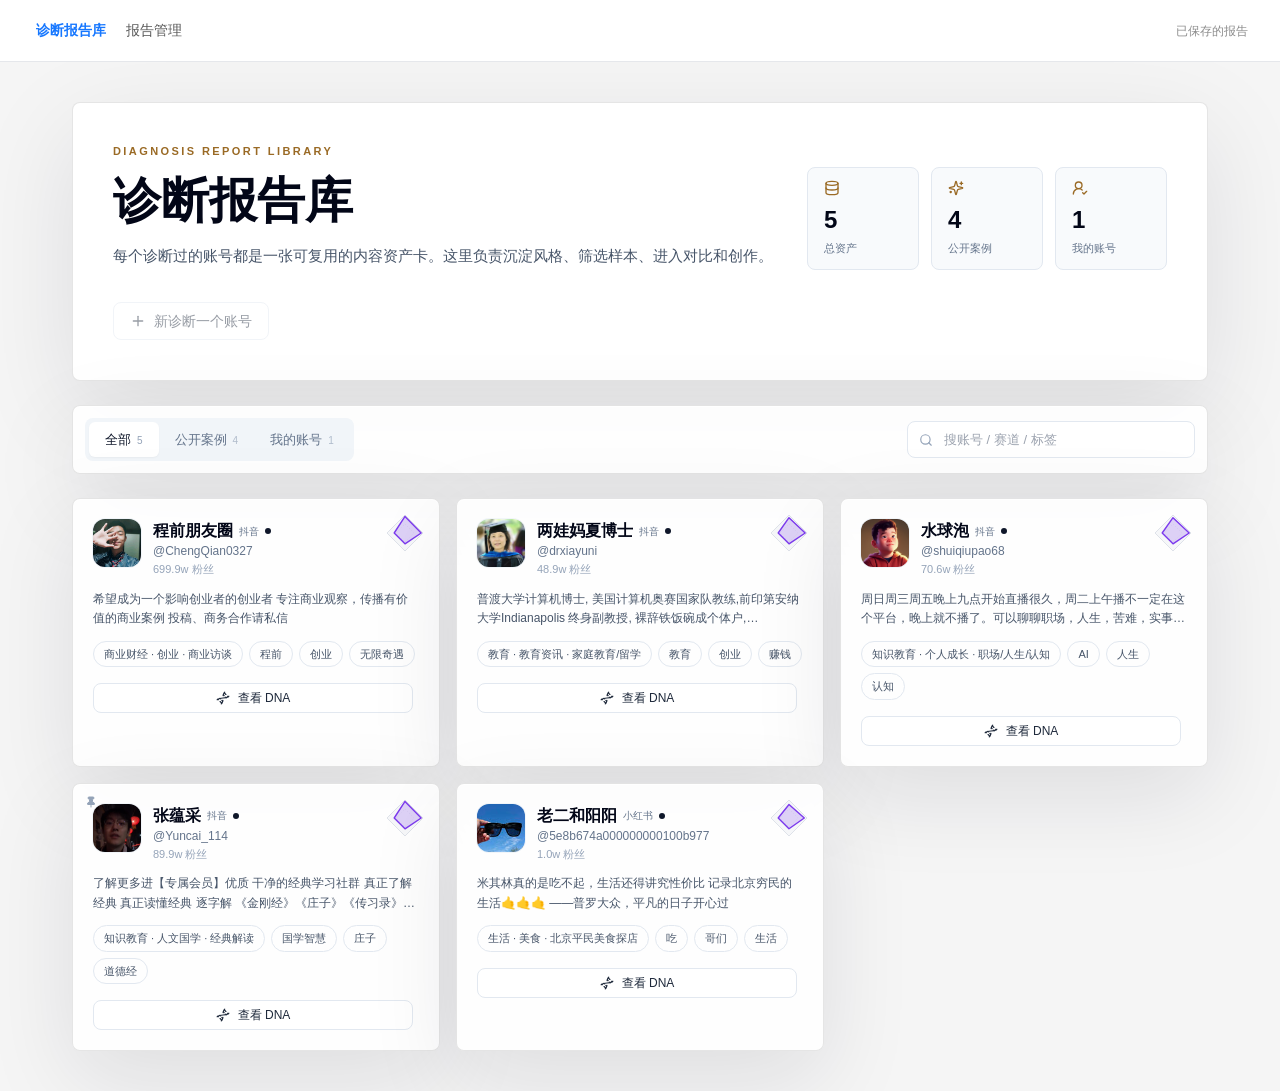
==== commit 208a212e: "Unify diagnosis report navigation and account controls with Kalyu shell" ====
--- a/diagnosis/index.html
+++ b/diagnosis/index.html
@@ -1 +1,2 @@
-<!doctype html><html lang="zh-CN"><meta charset="UTF-8"><meta name="viewport" content="width=device-width,initial-scale=1"><meta http-equiv="Content-Security-Policy" content="default-src 'self' data: blob:;script-src 'self' 'unsafe-inline';style-src 'self' 'unsafe-inline';connect-src 'none';img-src 'self' data: blob:;"><title>账号诊断 · 原界面恢复版</title><link rel="stylesheet" href="./assets/index-MwPTq9La.css"><body><div style="padding:8px 20px;background:#eaf2ff;color:#244c7d;font-size:13px">本地恢复版 · 原页面代码与样式 + 浏览器保存的数据。仅供查看，在线分析与账号功能不可用。</div><div id="root"></div><script src="./records.js"></script><script src="./record.js"></script><script type="module" src="./assets/index-DQOTuew9.js"></script></body></html>+<!doctype html><html lang="zh-CN"><meta charset="UTF-8"><meta name="viewport" content="width=device-width,initial-scale=1"><meta http-equiv="Content-Security-Policy" content="default-src 'self' data: blob:;script-src 'self' 'unsafe-inline';style-src 'self' 'unsafe-inline';connect-src 'none';img-src 'self' data: blob:;"><title>账号诊断 · 原界面恢复版</title><link rel="stylesheet" href="./assets/index-MwPTq9La.css"><body><div id="root"></div><script src="./records.js"></script><script src="./record.js"></script><script type="module" src="./assets/index-DQOTuew9.js"></script></html>
+<link rel="stylesheet" href="integration.css?v=20261128-clean"><script src="integration.js?v=20261128-clean"></script>
--- a/diagnosis/integration.css
+++ b/diagnosis/integration.css
@@ -0,0 +1,2 @@
+html,body,#root{min-height:100%;background:#f5f5f5;color:#1f2937}.kalu-report-layout{min-height:100vh}.kalu-report-toolbar{position:sticky;top:0;z-index:30;display:flex;align-items:center;gap:16px;min-height:60px;padding:12px 32px;border-bottom:1px solid #e5e7eb;background:#fff;font-size:14px}.kalu-report-library{color:#1677ff;font-weight:600;padding:8px 4px;border-radius:4px}.kalu-report-library:focus-visible{outline:2px solid #1677ff;outline-offset:3px}.kalu-report-location{color:#595959}.kalu-report-status{margin-left:auto;color:#8c8c8c;font-size:12px}.kalu-report-content{min-width:0}.kalu-report-content [data-kalu-unavailable]{opacity:.45;cursor:not-allowed;pointer-events:auto}.kalu-report-content [data-kalu-unavailable]:focus-visible{outline:2px solid #1677ff}.kalu-report-content button,.kalu-report-content a{scroll-margin-top:80px}@media(max-width:640px){.kalu-report-toolbar{padding:10px 16px;gap:12px}.kalu-report-status{display:none}}@media print{.kalu-report-toolbar,[data-kalu-unavailable]{display:none!important}}
+.kalu-report-content .h-1.rounded-full{max-width:100%}
